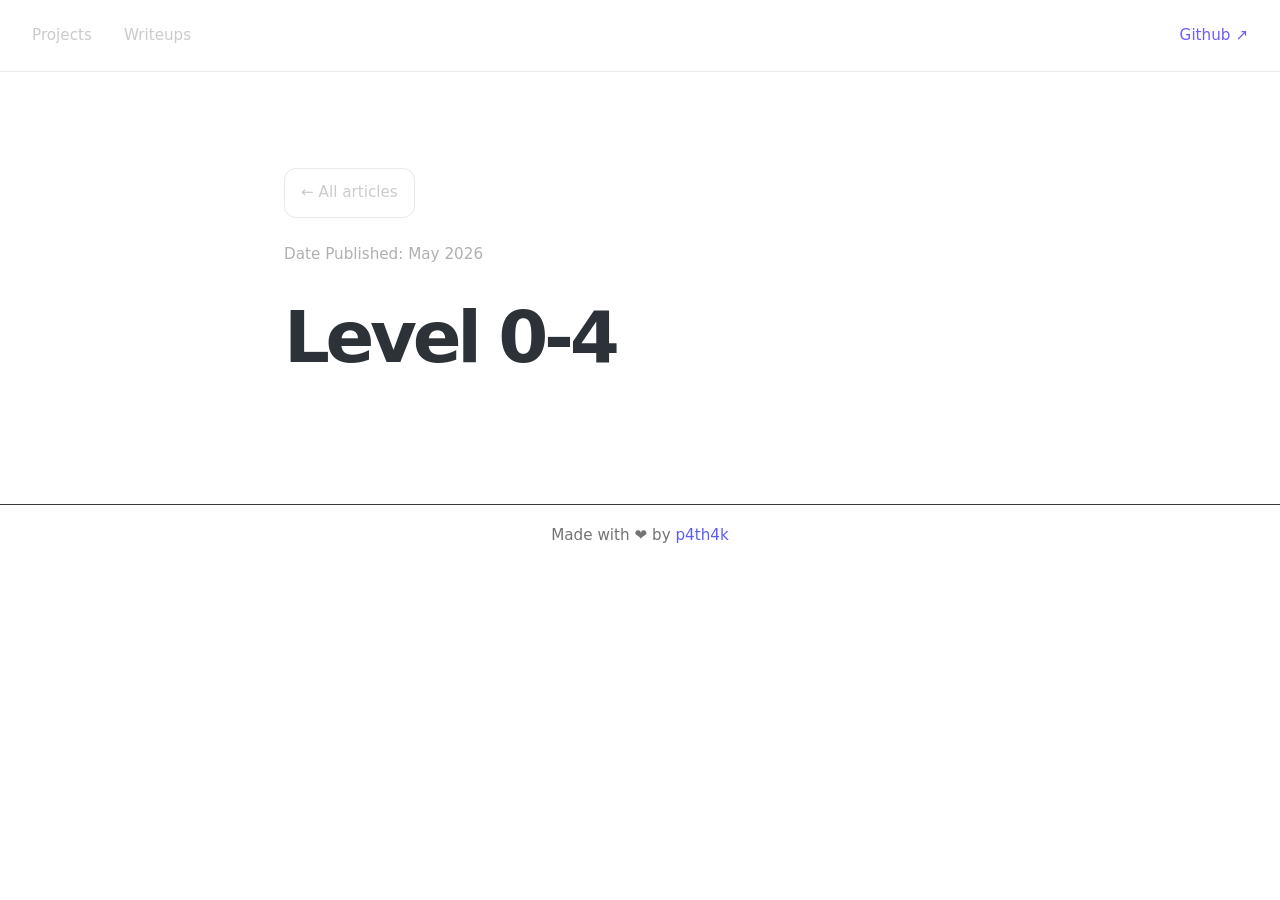
==== pages/0.html @ d39d3ed9 "Initial Prototype" ====
<!DOCTYPE html>
<html lang="en">
<head>
    <meta charset="UTF-8">
    <meta name="viewport" content="width=device-width, initial-scale=1.0">
    <title>Level 0-4</title>
    <link rel="shortcut icon" href="../img/favicon.png" type="image/x-icon">
    <link rel="stylesheet" href="../css/pico.min.css">
    <link rel="stylesheet" href="../css/style.css">
</head>
<body>
    <header class="site-header">
        <nav class="site-nav">

            <div class="nav-left">
                <a href="#">Projects</a>
                <a href="#">Writeups</a>
            </div>

            <div class="nav-right">
                <a class="launch-link" href="https://github.com/p4th4k">Github ↗</a>
            </div>

        </nav>
    </header>

    <main class="article-shell">
        <a href="../index.html" class="back-link">
            ← All articles
        </a>

        <div class="meta">
            Date Published: May 2026
        </div>

        <h1>
            Level 0-4
        </h1>
        
    </main>

    <footer class="site-footer">
            <p>
                Made with ❤️ by <a href="https://github.com/p4th4k">p4th4k</a>
            </p>
        </footer>
</body>
</html>
---- css/pico.min.css ----
@charset "UTF-8";/*!
 * Pico CSS ✨ v2.1.1 (https://picocss.com)
 * Copyright 2019-2025 - Licensed under MIT
 */:host,:root{--pico-font-family-emoji:"Apple Color Emoji","Segoe UI Emoji","Segoe UI Symbol","Noto Color Emoji";--pico-font-family-sans-serif:system-ui,"Segoe UI",Roboto,Oxygen,Ubuntu,Cantarell,Helvetica,Arial,"Helvetica Neue",sans-serif,var(--pico-font-family-emoji);--pico-font-family-monospace:ui-monospace,SFMono-Regular,"SF Mono",Menlo,Consolas,"Liberation Mono",monospace,var(--pico-font-family-emoji);--pico-font-family:var(--pico-font-family-sans-serif);--pico-line-height:1.5;--pico-font-weight:400;--pico-font-size:100%;--pico-text-underline-offset:0.1rem;--pico-border-radius:0.25rem;--pico-border-width:0.0625rem;--pico-outline-width:0.125rem;--pico-transition:0.2s ease-in-out;--pico-spacing:1rem;--pico-typography-spacing-vertical:1rem;--pico-block-spacing-vertical:var(--pico-spacing);--pico-block-spacing-horizontal:var(--pico-spacing);--pico-grid-column-gap:var(--pico-spacing);--pico-grid-row-gap:var(--pico-spacing);--pico-form-element-spacing-vertical:0.75rem;--pico-form-element-spacing-horizontal:1rem;--pico-group-box-shadow:0 0 0 rgba(0, 0, 0, 0);--pico-group-box-shadow-focus-with-button:0 0 0 var(--pico-outline-width) var(--pico-primary-focus);--pico-group-box-shadow-focus-with-input:0 0 0 0.0625rem var(--pico-form-element-border-color);--pico-modal-overlay-backdrop-filter:blur(0.375rem);--pico-nav-element-spacing-vertical:1rem;--pico-nav-element-spacing-horizontal:0.5rem;--pico-nav-link-spacing-vertical:0.5rem;--pico-nav-link-spacing-horizontal:0.5rem;--pico-nav-breadcrumb-divider:">";--pico-icon-checkbox:url("data:image/svg+xml,%3Csvg xmlns='http://www.w3.org/2000/svg' width='24' height='24' viewBox='0 0 24 24' fill='none' stroke='rgb(255, 255, 255)' stroke-width='4' stroke-linecap='round' stroke-linejoin='round'%3E%3Cpolyline points='20 6 9 17 4 12'%3E%3C/polyline%3E%3C/svg%3E");--pico-icon-minus:url("data:image/svg+xml,%3Csvg xmlns='http://www.w3.org/2000/svg' width='24' height='24' viewBox='0 0 24 24' fill='none' stroke='rgb(255, 255, 255)' stroke-width='4' stroke-linecap='round' stroke-linejoin='round'%3E%3Cline x1='5' y1='12' x2='19' y2='12'%3E%3C/line%3E%3C/svg%3E");--pico-icon-chevron:url("data:image/svg+xml,%3Csvg xmlns='http://www.w3.org/2000/svg' width='24' height='24' viewBox='0 0 24 24' fill='none' stroke='rgb(136, 145, 164)' stroke-width='2' stroke-linecap='round' stroke-linejoin='round'%3E%3Cpolyline points='6 9 12 15 18 9'%3E%3C/polyline%3E%3C/svg%3E");--pico-icon-date:url("data:image/svg+xml,%3Csvg xmlns='http://www.w3.org/2000/svg' width='24' height='24' viewBox='0 0 24 24' fill='none' stroke='rgb(136, 145, 164)' stroke-width='2' stroke-linecap='round' stroke-linejoin='round'%3E%3Crect x='3' y='4' width='18' height='18' rx='2' ry='2'%3E%3C/rect%3E%3Cline x1='16' y1='2' x2='16' y2='6'%3E%3C/line%3E%3Cline x1='8' y1='2' x2='8' y2='6'%3E%3C/line%3E%3Cline x1='3' y1='10' x2='21' y2='10'%3E%3C/line%3E%3C/svg%3E");--pico-icon-time:url("data:image/svg+xml,%3Csvg xmlns='http://www.w3.org/2000/svg' width='24' height='24' viewBox='0 0 24 24' fill='none' stroke='rgb(136, 145, 164)' stroke-width='2' stroke-linecap='round' stroke-linejoin='round'%3E%3Ccircle cx='12' cy='12' r='10'%3E%3C/circle%3E%3Cpolyline points='12 6 12 12 16 14'%3E%3C/polyline%3E%3C/svg%3E");--pico-icon-search:url("data:image/svg+xml,%3Csvg xmlns='http://www.w3.org/2000/svg' width='24' height='24' viewBox='0 0 24 24' fill='none' stroke='rgb(136, 145, 164)' stroke-width='1.5' stroke-linecap='round' stroke-linejoin='round'%3E%3Ccircle cx='11' cy='11' r='8'%3E%3C/circle%3E%3Cline x1='21' y1='21' x2='16.65' y2='16.65'%3E%3C/line%3E%3C/svg%3E");--pico-icon-close:url("data:image/svg+xml,%3Csvg xmlns='http://www.w3.org/2000/svg' width='24' height='24' viewBox='0 0 24 24' fill='none' stroke='rgb(136, 145, 164)' stroke-width='3' stroke-linecap='round' stroke-linejoin='round'%3E%3Cline x1='18' y1='6' x2='6' y2='18'%3E%3C/line%3E%3Cline x1='6' y1='6' x2='18' y2='18'%3E%3C/line%3E%3C/svg%3E");--pico-icon-loading:url("data:image/svg+xml,%3Csvg fill='none' height='24' width='24' viewBox='0 0 24 24' xmlns='http://www.w3.org/2000/svg' %3E%3Cstyle%3E g %7B animation: rotate 2s linear infinite; transform-origin: center center; %7D circle %7B stroke-dasharray: 75,100; stroke-dashoffset: -5; animation: dash 1.5s ease-in-out infinite; stroke-linecap: round; %7D @keyframes rotate %7B 0%25 %7B transform: rotate(0deg); %7D 100%25 %7B transform: rotate(360deg); %7D %7D @keyframes dash %7B 0%25 %7B stroke-dasharray: 1,100; stroke-dashoffset: 0; %7D 50%25 %7B stroke-dasharray: 44.5,100; stroke-dashoffset: -17.5; %7D 100%25 %7B stroke-dasharray: 44.5,100; stroke-dashoffset: -62; %7D %7D %3C/style%3E%3Cg%3E%3Ccircle cx='12' cy='12' r='10' fill='none' stroke='rgb(136, 145, 164)' stroke-width='4' /%3E%3C/g%3E%3C/svg%3E")}@media (min-width:576px){:host,:root{--pico-font-size:106.25%}}@media (min-width:768px){:host,:root{--pico-font-size:112.5%}}@media (min-width:1024px){:host,:root{--pico-font-size:118.75%}}@media (min-width:1280px){:host,:root{--pico-font-size:125%}}@media (min-width:1536px){:host,:root{--pico-font-size:131.25%}}a{--pico-text-decoration:underline}a.contrast,a.secondary{--pico-text-decoration:underline}small{--pico-font-size:0.875em}h1,h2,h3,h4,h5,h6{--pico-font-weight:700}h1{--pico-font-size:2rem;--pico-line-height:1.125;--pico-typography-spacing-top:3rem}h2{--pico-font-size:1.75rem;--pico-line-height:1.15;--pico-typography-spacing-top:2.625rem}h3{--pico-font-size:1.5rem;--pico-line-height:1.175;--pico-typography-spacing-top:2.25rem}h4{--pico-font-size:1.25rem;--pico-line-height:1.2;--pico-typography-spacing-top:1.874rem}h5{--pico-font-size:1.125rem;--pico-line-height:1.225;--pico-typography-spacing-top:1.6875rem}h6{--pico-font-size:1rem;--pico-line-height:1.25;--pico-typography-spacing-top:1.5rem}tfoot td,tfoot th,thead td,thead th{--pico-font-weight:600;--pico-border-width:0.1875rem}code,kbd,pre,samp{--pico-font-family:var(--pico-font-family-monospace)}kbd{--pico-font-weight:bolder}:where(select,textarea),input:not([type=submit],[type=button],[type=reset],[type=checkbox],[type=radio],[type=file]){--pico-outline-width:0.0625rem}[type=search]{--pico-border-radius:5rem}[type=checkbox],[type=radio]{--pico-border-width:0.125rem}[type=checkbox][role=switch]{--pico-border-width:0.1875rem}details.dropdown summary:not([role=button]){--pico-outline-width:0.0625rem}nav details.dropdown summary:focus-visible{--pico-outline-width:0.125rem}[role=search]{--pico-border-radius:5rem}[role=group]:has(button.secondary:focus,[type=submit].secondary:focus,[type=button].secondary:focus,[role=button].secondary:focus),[role=search]:has(button.secondary:focus,[type=submit].secondary:focus,[type=button].secondary:focus,[role=button].secondary:focus){--pico-group-box-shadow-focus-with-button:0 0 0 var(--pico-outline-width) var(--pico-secondary-focus)}[role=group]:has(button.contrast:focus,[type=submit].contrast:focus,[type=button].contrast:focus,[role=button].contrast:focus),[role=search]:has(button.contrast:focus,[type=submit].contrast:focus,[type=button].contrast:focus,[role=button].contrast:focus){--pico-group-box-shadow-focus-with-button:0 0 0 var(--pico-outline-width) var(--pico-contrast-focus)}[role=group] [role=button],[role=group] [type=button],[role=group] [type=submit],[role=group] button,[role=search] [role=button],[role=search] [type=button],[role=search] [type=submit],[role=search] button{--pico-form-element-spacing-horizontal:2rem}details summary[role=button]:not(.outline)::after{filter:brightness(0) invert(1)}[aria-busy=true]:not(input,select,textarea):is(button,[type=submit],[type=button],[type=reset],[role=button]):not(.outline)::before{filter:brightness(0) invert(1)}:host(:not([data-theme=dark])),:root:not([data-theme=dark]),[data-theme=light]{color-scheme:light;--pico-background-color:#fff;--pico-color:#373c44;--pico-text-selection-color:rgba(2, 154, 232, 0.25);--pico-muted-color:#646b79;--pico-muted-border-color:rgb(231, 234, 239.5);--pico-primary:#0172ad;--pico-primary-background:#0172ad;--pico-primary-border:var(--pico-primary-background);--pico-primary-underline:rgba(1, 114, 173, 0.5);--pico-primary-hover:#015887;--pico-primary-hover-background:#02659a;--pico-primary-hover-border:var(--pico-primary-hover-background);--pico-primary-hover-underline:var(--pico-primary-hover);--pico-primary-focus:rgba(2, 154, 232, 0.5);--pico-primary-inverse:#fff;--pico-secondary:#5d6b89;--pico-secondary-background:#525f7a;--pico-secondary-border:var(--pico-secondary-background);--pico-secondary-underline:rgba(93, 107, 137, 0.5);--pico-secondary-hover:#48536b;--pico-secondary-hover-background:#48536b;--pico-secondary-hover-border:var(--pico-secondary-hover-background);--pico-secondary-hover-underline:var(--pico-secondary-hover);--pico-secondary-focus:rgba(93, 107, 137, 0.25);--pico-secondary-inverse:#fff;--pico-contrast:#181c25;--pico-contrast-background:#181c25;--pico-contrast-border:var(--pico-contrast-background);--pico-contrast-underline:rgba(24, 28, 37, 0.5);--pico-contrast-hover:#000;--pico-contrast-hover-background:#000;--pico-contrast-hover-border:var(--pico-contrast-hover-background);--pico-contrast-hover-underline:var(--pico-secondary-hover);--pico-contrast-focus:rgba(93, 107, 137, 0.25);--pico-contrast-inverse:#fff;--pico-box-shadow:0.0145rem 0.029rem 0.174rem rgba(129, 145, 181, 0.01698),0.0335rem 0.067rem 0.402rem rgba(129, 145, 181, 0.024),0.0625rem 0.125rem 0.75rem rgba(129, 145, 181, 0.03),0.1125rem 0.225rem 1.35rem rgba(129, 145, 181, 0.036),0.2085rem 0.417rem 2.502rem rgba(129, 145, 181, 0.04302),0.5rem 1rem 6rem rgba(129, 145, 181, 0.06),0 0 0 0.0625rem rgba(129, 145, 181, 0.015);--pico-h1-color:#2d3138;--pico-h2-color:#373c44;--pico-h3-color:#424751;--pico-h4-color:#4d535e;--pico-h5-color:#5c6370;--pico-h6-color:#646b79;--pico-mark-background-color:rgb(252.5, 230.5, 191.5);--pico-mark-color:#0f1114;--pico-ins-color:rgb(28.5, 105.5, 84);--pico-del-color:rgb(136, 56.5, 53);--pico-blockquote-border-color:var(--pico-muted-border-color);--pico-blockquote-footer-color:var(--pico-muted-color);--pico-button-box-shadow:0 0 0 rgba(0, 0, 0, 0);--pico-button-hover-box-shadow:0 0 0 rgba(0, 0, 0, 0);--pico-table-border-color:var(--pico-muted-border-color);--pico-table-row-stripped-background-color:rgba(111, 120, 135, 0.0375);--pico-code-background-color:rgb(243, 244.5, 246.75);--pico-code-color:#646b79;--pico-code-kbd-background-color:var(--pico-color);--pico-code-kbd-color:var(--pico-background-color);--pico-form-element-background-color:rgb(251, 251.5, 252.25);--pico-form-element-selected-background-color:#dfe3eb;--pico-form-element-border-color:#cfd5e2;--pico-form-element-color:#23262c;--pico-form-element-placeholder-color:var(--pico-muted-color);--pico-form-element-active-background-color:#fff;--pico-form-element-active-border-color:var(--pico-primary-border);--pico-form-element-focus-color:var(--pico-primary-border);--pico-form-element-disabled-opacity:0.5;--pico-form-element-invalid-border-color:rgb(183.5, 105.5, 106.5);--pico-form-element-invalid-active-border-color:rgb(200.25, 79.25, 72.25);--pico-form-element-invalid-focus-color:var(--pico-form-element-invalid-active-border-color);--pico-form-element-valid-border-color:rgb(76, 154.5, 137.5);--pico-form-element-valid-active-border-color:rgb(39, 152.75, 118.75);--pico-form-element-valid-focus-color:var(--pico-form-element-valid-active-border-color);--pico-switch-background-color:#bfc7d9;--pico-switch-checked-background-color:var(--pico-primary-background);--pico-switch-color:#fff;--pico-switch-thumb-box-shadow:0 0 0 rgba(0, 0, 0, 0);--pico-range-border-color:#dfe3eb;--pico-range-active-border-color:#bfc7d9;--pico-range-thumb-border-color:var(--pico-background-color);--pico-range-thumb-color:var(--pico-secondary-background);--pico-range-thumb-active-color:var(--pico-primary-background);--pico-accordion-border-color:var(--pico-muted-border-color);--pico-accordion-active-summary-color:var(--pico-primary-hover);--pico-accordion-close-summary-color:var(--pico-color);--pico-accordion-open-summary-color:var(--pico-muted-color);--pico-card-background-color:var(--pico-background-color);--pico-card-border-color:var(--pico-muted-border-color);--pico-card-box-shadow:var(--pico-box-shadow);--pico-card-sectioning-background-color:rgb(251, 251.5, 252.25);--pico-dropdown-background-color:#fff;--pico-dropdown-border-color:#eff1f4;--pico-dropdown-box-shadow:var(--pico-box-shadow);--pico-dropdown-color:var(--pico-color);--pico-dropdown-hover-background-color:#eff1f4;--pico-loading-spinner-opacity:0.5;--pico-modal-overlay-background-color:rgba(232, 234, 237, 0.75);--pico-progress-background-color:#dfe3eb;--pico-progress-color:var(--pico-primary-background);--pico-tooltip-background-color:var(--pico-contrast-background);--pico-tooltip-color:var(--pico-contrast-inverse);--pico-icon-valid:url("data:image/svg+xml,%3Csvg xmlns='http://www.w3.org/2000/svg' width='24' height='24' viewBox='0 0 24 24' fill='none' stroke='rgb(76, 154.5, 137.5)' stroke-width='2' stroke-linecap='round' stroke-linejoin='round'%3E%3Cpolyline points='20 6 9 17 4 12'%3E%3C/polyline%3E%3C/svg%3E");--pico-icon-invalid:url("data:image/svg+xml,%3Csvg xmlns='http://www.w3.org/2000/svg' width='24' height='24' viewBox='0 0 24 24' fill='none' stroke='rgb(200.25, 79.25, 72.25)' stroke-width='2' stroke-linecap='round' stroke-linejoin='round'%3E%3Ccircle cx='12' cy='12' r='10'%3E%3C/circle%3E%3Cline x1='12' y1='8' x2='12' y2='12'%3E%3C/line%3E%3Cline x1='12' y1='16' x2='12.01' y2='16'%3E%3C/line%3E%3C/svg%3E")}:host(:not([data-theme=dark])) input:is([type=submit],[type=button],[type=reset],[type=checkbox],[type=radio],[type=file]),:root:not([data-theme=dark]) input:is([type=submit],[type=button],[type=reset],[type=checkbox],[type=radio],[type=file]),[data-theme=light] input:is([type=submit],[type=button],[type=reset],[type=checkbox],[type=radio],[type=file]){--pico-form-element-focus-color:var(--pico-primary-focus)}@media only screen and (prefers-color-scheme:dark){:host(:not([data-theme])),:root:not([data-theme]){color-scheme:dark;--pico-background-color:rgb(19, 22.5, 30.5);--pico-color:#c2c7d0;--pico-text-selection-color:rgba(1, 170, 255, 0.1875);--pico-muted-color:#7b8495;--pico-muted-border-color:#202632;--pico-primary:#01aaff;--pico-primary-background:#0172ad;--pico-primary-border:var(--pico-primary-background);--pico-primary-underline:rgba(1, 170, 255, 0.5);--pico-primary-hover:#79c0ff;--pico-primary-hover-background:#017fc0;--pico-primary-hover-border:var(--pico-primary-hover-background);--pico-primary-hover-underline:var(--pico-primary-hover);--pico-primary-focus:rgba(1, 170, 255, 0.375);--pico-primary-inverse:#fff;--pico-secondary:#969eaf;--pico-secondary-background:#525f7a;--pico-secondary-border:var(--pico-secondary-background);--pico-secondary-underline:rgba(150, 158, 175, 0.5);--pico-secondary-hover:#b3b9c5;--pico-secondary-hover-background:#5d6b89;--pico-secondary-hover-border:var(--pico-secondary-hover-background);--pico-secondary-hover-underline:var(--pico-secondary-hover);--pico-secondary-focus:rgba(144, 158, 190, 0.25);--pico-secondary-inverse:#fff;--pico-contrast:#dfe3eb;--pico-contrast-background:#eff1f4;--pico-contrast-border:var(--pico-contrast-background);--pico-contrast-underline:rgba(223, 227, 235, 0.5);--pico-contrast-hover:#fff;--pico-contrast-hover-background:#fff;--pico-contrast-hover-border:var(--pico-contrast-hover-background);--pico-contrast-hover-underline:var(--pico-contrast-hover);--pico-contrast-focus:rgba(207, 213, 226, 0.25);--pico-contrast-inverse:#000;--pico-box-shadow:0.0145rem 0.029rem 0.174rem rgba(7, 8.5, 12, 0.01698),0.0335rem 0.067rem 0.402rem rgba(7, 8.5, 12, 0.024),0.0625rem 0.125rem 0.75rem rgba(7, 8.5, 12, 0.03),0.1125rem 0.225rem 1.35rem rgba(7, 8.5, 12, 0.036),0.2085rem 0.417rem 2.502rem rgba(7, 8.5, 12, 0.04302),0.5rem 1rem 6rem rgba(7, 8.5, 12, 0.06),0 0 0 0.0625rem rgba(7, 8.5, 12, 0.015);--pico-h1-color:#f0f1f3;--pico-h2-color:#e0e3e7;--pico-h3-color:#c2c7d0;--pico-h4-color:#b3b9c5;--pico-h5-color:#a4acba;--pico-h6-color:#8891a4;--pico-mark-background-color:#014063;--pico-mark-color:#fff;--pico-ins-color:#62af9a;--pico-del-color:rgb(205.5, 126, 123);--pico-blockquote-border-color:var(--pico-muted-border-color);--pico-blockquote-footer-color:var(--pico-muted-color);--pico-button-box-shadow:0 0 0 rgba(0, 0, 0, 0);--pico-button-hover-box-shadow:0 0 0 rgba(0, 0, 0, 0);--pico-table-border-color:var(--pico-muted-border-color);--pico-table-row-stripped-background-color:rgba(111, 120, 135, 0.0375);--pico-code-background-color:rgb(26, 30.5, 40.25);--pico-code-color:#8891a4;--pico-code-kbd-background-color:var(--pico-color);--pico-code-kbd-color:var(--pico-background-color);--pico-form-element-background-color:rgb(28, 33, 43.5);--pico-form-element-selected-background-color:#2a3140;--pico-form-element-border-color:#2a3140;--pico-form-element-color:#e0e3e7;--pico-form-element-placeholder-color:#8891a4;--pico-form-element-active-background-color:rgb(26, 30.5, 40.25);--pico-form-element-active-border-color:var(--pico-primary-border);--pico-form-element-focus-color:var(--pico-primary-border);--pico-form-element-disabled-opacity:0.5;--pico-form-element-invalid-border-color:rgb(149.5, 74, 80);--pico-form-element-invalid-active-border-color:rgb(183.25, 63.5, 59);--pico-form-element-invalid-focus-color:var(--pico-form-element-invalid-active-border-color);--pico-form-element-valid-border-color:#2a7b6f;--pico-form-element-valid-active-border-color:rgb(22, 137, 105.5);--pico-form-element-valid-focus-color:var(--pico-form-element-valid-active-border-color);--pico-switch-background-color:#333c4e;--pico-switch-checked-background-color:var(--pico-primary-background);--pico-switch-color:#fff;--pico-switch-thumb-box-shadow:0 0 0 rgba(0, 0, 0, 0);--pico-range-border-color:#202632;--pico-range-active-border-color:#2a3140;--pico-range-thumb-border-color:var(--pico-background-color);--pico-range-thumb-color:var(--pico-secondary-background);--pico-range-thumb-active-color:var(--pico-primary-background);--pico-accordion-border-color:var(--pico-muted-border-color);--pico-accordion-active-summary-color:var(--pico-primary-hover);--pico-accordion-close-summary-color:var(--pico-color);--pico-accordion-open-summary-color:var(--pico-muted-color);--pico-card-background-color:#181c25;--pico-card-border-color:var(--pico-card-background-color);--pico-card-box-shadow:var(--pico-box-shadow);--pico-card-sectioning-background-color:rgb(26, 30.5, 40.25);--pico-dropdown-background-color:#181c25;--pico-dropdown-border-color:#202632;--pico-dropdown-box-shadow:var(--pico-box-shadow);--pico-dropdown-color:var(--pico-color);--pico-dropdown-hover-background-color:#202632;--pico-loading-spinner-opacity:0.5;--pico-modal-overlay-background-color:rgba(7.5, 8.5, 10, 0.75);--pico-progress-background-color:#202632;--pico-progress-color:var(--pico-primary-background);--pico-tooltip-background-color:var(--pico-contrast-background);--pico-tooltip-color:var(--pico-contrast-inverse);--pico-icon-valid:url("data:image/svg+xml,%3Csvg xmlns='http://www.w3.org/2000/svg' width='24' height='24' viewBox='0 0 24 24' fill='none' stroke='rgb(42, 123, 111)' stroke-width='2' stroke-linecap='round' stroke-linejoin='round'%3E%3Cpolyline points='20 6 9 17 4 12'%3E%3C/polyline%3E%3C/svg%3E");--pico-icon-invalid:url("data:image/svg+xml,%3Csvg xmlns='http://www.w3.org/2000/svg' width='24' height='24' viewBox='0 0 24 24' fill='none' stroke='rgb(149.5, 74, 80)' stroke-width='2' stroke-linecap='round' stroke-linejoin='round'%3E%3Ccircle cx='12' cy='12' r='10'%3E%3C/circle%3E%3Cline x1='12' y1='8' x2='12' y2='12'%3E%3C/line%3E%3Cline x1='12' y1='16' x2='12.01' y2='16'%3E%3C/line%3E%3C/svg%3E")}:host(:not([data-theme])) input:is([type=submit],[type=button],[type=reset],[type=checkbox],[type=radio],[type=file]),:root:not([data-theme]) input:is([type=submit],[type=button],[type=reset],[type=checkbox],[type=radio],[type=file]){--pico-form-element-focus-color:var(--pico-primary-focus)}:host(:not([data-theme])) details summary[role=button].contrast:not(.outline)::after,:root:not([data-theme]) details summary[role=button].contrast:not(.outline)::after{filter:brightness(0)}:host(:not([data-theme])) [aria-busy=true]:not(input,select,textarea).contrast:is(button,[type=submit],[type=button],[type=reset],[role=button]):not(.outline)::before,:root:not([data-theme]) [aria-busy=true]:not(input,select,textarea).contrast:is(button,[type=submit],[type=button],[type=reset],[role=button]):not(.outline)::before{filter:brightness(0)}}[data-theme=dark]{color-scheme:dark;--pico-background-color:rgb(19, 22.5, 30.5);--pico-color:#c2c7d0;--pico-text-selection-color:rgba(1, 170, 255, 0.1875);--pico-muted-color:#7b8495;--pico-muted-border-color:#202632;--pico-primary:#01aaff;--pico-primary-background:#0172ad;--pico-primary-border:var(--pico-primary-background);--pico-primary-underline:rgba(1, 170, 255, 0.5);--pico-primary-hover:#79c0ff;--pico-primary-hover-background:#017fc0;--pico-primary-hover-border:var(--pico-primary-hover-background);--pico-primary-hover-underline:var(--pico-primary-hover);--pico-primary-focus:rgba(1, 170, 255, 0.375);--pico-primary-inverse:#fff;--pico-secondary:#969eaf;--pico-secondary-background:#525f7a;--pico-secondary-border:var(--pico-secondary-background);--pico-secondary-underline:rgba(150, 158, 175, 0.5);--pico-secondary-hover:#b3b9c5;--pico-secondary-hover-background:#5d6b89;--pico-secondary-hover-border:var(--pico-secondary-hover-background);--pico-secondary-hover-underline:var(--pico-secondary-hover);--pico-secondary-focus:rgba(144, 158, 190, 0.25);--pico-secondary-inverse:#fff;--pico-contrast:#dfe3eb;--pico-contrast-background:#eff1f4;--pico-contrast-border:var(--pico-contrast-background);--pico-contrast-underline:rgba(223, 227, 235, 0.5);--pico-contrast-hover:#fff;--pico-contrast-hover-background:#fff;--pico-contrast-hover-border:var(--pico-contrast-hover-background);--pico-contrast-hover-underline:var(--pico-contrast-hover);--pico-contrast-focus:rgba(207, 213, 226, 0.25);--pico-contrast-inverse:#000;--pico-box-shadow:0.0145rem 0.029rem 0.174rem rgba(7, 8.5, 12, 0.01698),0.0335rem 0.067rem 0.402rem rgba(7, 8.5, 12, 0.024),0.0625rem 0.125rem 0.75rem rgba(7, 8.5, 12, 0.03),0.1125rem 0.225rem 1.35rem rgba(7, 8.5, 12, 0.036),0.2085rem 0.417rem 2.502rem rgba(7, 8.5, 12, 0.04302),0.5rem 1rem 6rem rgba(7, 8.5, 12, 0.06),0 0 0 0.0625rem rgba(7, 8.5, 12, 0.015);--pico-h1-color:#f0f1f3;--pico-h2-color:#e0e3e7;--pico-h3-color:#c2c7d0;--pico-h4-color:#b3b9c5;--pico-h5-color:#a4acba;--pico-h6-color:#8891a4;--pico-mark-background-color:#014063;--pico-mark-color:#fff;--pico-ins-color:#62af9a;--pico-del-color:rgb(205.5, 126, 123);--pico-blockquote-border-color:var(--pico-muted-border-color);--pico-blockquote-footer-color:var(--pico-muted-color);--pico-button-box-shadow:0 0 0 rgba(0, 0, 0, 0);--pico-button-hover-box-shadow:0 0 0 rgba(0, 0, 0, 0);--pico-table-border-color:var(--pico-muted-border-color);--pico-table-row-stripped-background-color:rgba(111, 120, 135, 0.0375);--pico-code-background-color:rgb(26, 30.5, 40.25);--pico-code-color:#8891a4;--pico-code-kbd-background-color:var(--pico-color);--pico-code-kbd-color:var(--pico-background-color);--pico-form-element-background-color:rgb(28, 33, 43.5);--pico-form-element-selected-background-color:#2a3140;--pico-form-element-border-color:#2a3140;--pico-form-element-color:#e0e3e7;--pico-form-element-placeholder-color:#8891a4;--pico-form-element-active-background-color:rgb(26, 30.5, 40.25);--pico-form-element-active-border-color:var(--pico-primary-border);--pico-form-element-focus-color:var(--pico-primary-border);--pico-form-element-disabled-opacity:0.5;--pico-form-element-invalid-border-color:rgb(149.5, 74, 80);--pico-form-element-invalid-active-border-color:rgb(183.25, 63.5, 59);--pico-form-element-invalid-focus-color:var(--pico-form-element-invalid-active-border-color);--pico-form-element-valid-border-color:#2a7b6f;--pico-form-element-valid-active-border-color:rgb(22, 137, 105.5);--pico-form-element-valid-focus-color:var(--pico-form-element-valid-active-border-color);--pico-switch-background-color:#333c4e;--pico-switch-checked-background-color:var(--pico-primary-background);--pico-switch-color:#fff;--pico-switch-thumb-box-shadow:0 0 0 rgba(0, 0, 0, 0);--pico-range-border-color:#202632;--pico-range-active-border-color:#2a3140;--pico-range-thumb-border-color:var(--pico-background-color);--pico-range-thumb-color:var(--pico-secondary-background);--pico-range-thumb-active-color:var(--pico-primary-background);--pico-accordion-border-color:var(--pico-muted-border-color);--pico-accordion-active-summary-color:var(--pico-primary-hover);--pico-accordion-close-summary-color:var(--pico-color);--pico-accordion-open-summary-color:var(--pico-muted-color);--pico-card-background-color:#181c25;--pico-card-border-color:var(--pico-card-background-color);--pico-card-box-shadow:var(--pico-box-shadow);--pico-card-sectioning-background-color:rgb(26, 30.5, 40.25);--pico-dropdown-background-color:#181c25;--pico-dropdown-border-color:#202632;--pico-dropdown-box-shadow:var(--pico-box-shadow);--pico-dropdown-color:var(--pico-color);--pico-dropdown-hover-background-color:#202632;--pico-loading-spinner-opacity:0.5;--pico-modal-overlay-background-color:rgba(7.5, 8.5, 10, 0.75);--pico-progress-background-color:#202632;--pico-progress-color:var(--pico-primary-background);--pico-tooltip-background-color:var(--pico-contrast-background);--pico-tooltip-color:var(--pico-contrast-inverse);--pico-icon-valid:url("data:image/svg+xml,%3Csvg xmlns='http://www.w3.org/2000/svg' width='24' height='24' viewBox='0 0 24 24' fill='none' stroke='rgb(42, 123, 111)' stroke-width='2' stroke-linecap='round' stroke-linejoin='round'%3E%3Cpolyline points='20 6 9 17 4 12'%3E%3C/polyline%3E%3C/svg%3E");--pico-icon-invalid:url("data:image/svg+xml,%3Csvg xmlns='http://www.w3.org/2000/svg' width='24' height='24' viewBox='0 0 24 24' fill='none' stroke='rgb(149.5, 74, 80)' stroke-width='2' stroke-linecap='round' stroke-linejoin='round'%3E%3Ccircle cx='12' cy='12' r='10'%3E%3C/circle%3E%3Cline x1='12' y1='8' x2='12' y2='12'%3E%3C/line%3E%3Cline x1='12' y1='16' x2='12.01' y2='16'%3E%3C/line%3E%3C/svg%3E")}[data-theme=dark] input:is([type=submit],[type=button],[type=reset],[type=checkbox],[type=radio],[type=file]){--pico-form-element-focus-color:var(--pico-primary-focus)}[data-theme=dark] details summary[role=button].contrast:not(.outline)::after{filter:brightness(0)}[data-theme=dark] [aria-busy=true]:not(input,select,textarea).contrast:is(button,[type=submit],[type=button],[type=reset],[role=button]):not(.outline)::before{filter:brightness(0)}[type=checkbox],[type=radio],[type=range],progress{accent-color:var(--pico-primary)}*,::after,::before{box-sizing:border-box;background-repeat:no-repeat}::after,::before{text-decoration:inherit;vertical-align:inherit}:where(:host),:where(:root){-webkit-tap-highlight-color:transparent;-webkit-text-size-adjust:100%;-moz-text-size-adjust:100%;text-size-adjust:100%;background-color:var(--pico-background-color);color:var(--pico-color);font-weight:var(--pico-font-weight);font-size:var(--pico-font-size);line-height:var(--pico-line-height);font-family:var(--pico-font-family);text-underline-offset:var(--pico-text-underline-offset);text-rendering:optimizeLegibility;overflow-wrap:break-word;-moz-tab-size:4;-o-tab-size:4;tab-size:4}body{width:100%;margin:0}main{display:block}body>footer,body>header,body>main{padding-block:var(--pico-block-spacing-vertical)}section{margin-bottom:var(--pico-block-spacing-vertical)}.container,.container-fluid{width:100%;margin-right:auto;margin-left:auto;padding-right:var(--pico-spacing);padding-left:var(--pico-spacing)}@media (min-width:576px){.container{max-width:510px;padding-right:0;padding-left:0}}@media (min-width:768px){.container{max-width:700px}}@media (min-width:1024px){.container{max-width:950px}}@media (min-width:1280px){.container{max-width:1200px}}@media (min-width:1536px){.container{max-width:1450px}}.grid{grid-column-gap:var(--pico-grid-column-gap);grid-row-gap:var(--pico-grid-row-gap);display:grid;grid-template-columns:1fr}@media (min-width:768px){.grid{grid-template-columns:repeat(auto-fit,minmax(0%,1fr))}}.grid>*{min-width:0}.overflow-auto{overflow:auto}b,strong{font-weight:bolder}sub,sup{position:relative;font-size:.75em;line-height:0;vertical-align:baseline}sub{bottom:-.25em}sup{top:-.5em}address,blockquote,dl,ol,p,pre,table,ul{margin-top:0;margin-bottom:var(--pico-typography-spacing-vertical);color:var(--pico-color);font-style:normal;font-weight:var(--pico-font-weight)}h1,h2,h3,h4,h5,h6{margin-top:0;margin-bottom:var(--pico-typography-spacing-vertical);color:var(--pico-color);font-weight:var(--pico-font-weight);font-size:var(--pico-font-size);line-height:var(--pico-line-height);font-family:var(--pico-font-family)}h1{--pico-color:var(--pico-h1-color)}h2{--pico-color:var(--pico-h2-color)}h3{--pico-color:var(--pico-h3-color)}h4{--pico-color:var(--pico-h4-color)}h5{--pico-color:var(--pico-h5-color)}h6{--pico-color:var(--pico-h6-color)}:where(article,address,blockquote,dl,figure,form,ol,p,pre,table,ul)~:is(h1,h2,h3,h4,h5,h6){margin-top:var(--pico-typography-spacing-top)}p{margin-bottom:var(--pico-typography-spacing-vertical)}hgroup{margin-bottom:var(--pico-typography-spacing-vertical)}hgroup>*{margin-top:0;margin-bottom:0}hgroup>:not(:first-child):last-child{--pico-color:var(--pico-muted-color);--pico-font-weight:unset;font-size:1rem}:where(ol,ul) li{margin-bottom:calc(var(--pico-typography-spacing-vertical) * .25)}:where(dl,ol,ul) :where(dl,ol,ul){margin:0;margin-top:calc(var(--pico-typography-spacing-vertical) * .25)}ul li{list-style:square}mark{padding:.125rem .25rem;background-color:var(--pico-mark-background-color);color:var(--pico-mark-color);vertical-align:baseline}blockquote{display:block;margin:var(--pico-typography-spacing-vertical) 0;padding:var(--pico-spacing);border-right:none;border-left:.25rem solid var(--pico-blockquote-border-color);border-inline-start:0.25rem solid var(--pico-blockquote-border-color);border-inline-end:none}blockquote footer{margin-top:calc(var(--pico-typography-spacing-vertical) * .5);color:var(--pico-blockquote-footer-color)}abbr[title]{border-bottom:1px dotted;text-decoration:none;cursor:help}ins{color:var(--pico-ins-color);text-decoration:none}del{color:var(--pico-del-color)}::-moz-selection{background-color:var(--pico-text-selection-color)}::selection{background-color:var(--pico-text-selection-color)}:where(a:not([role=button])),[role=link]{--pico-color:var(--pico-primary);--pico-background-color:transparent;--pico-underline:var(--pico-primary-underline);outline:0;background-color:var(--pico-background-color);color:var(--pico-color);-webkit-text-decoration:var(--pico-text-decoration);text-decoration:var(--pico-text-decoration);text-decoration-color:var(--pico-underline);text-underline-offset:0.125em;transition:background-color var(--pico-transition),color var(--pico-transition),box-shadow var(--pico-transition),-webkit-text-decoration var(--pico-transition);transition:background-color var(--pico-transition),color var(--pico-transition),text-decoration var(--pico-transition),box-shadow var(--pico-transition);transition:background-color var(--pico-transition),color var(--pico-transition),text-decoration var(--pico-transition),box-shadow var(--pico-transition),-webkit-text-decoration var(--pico-transition)}:where(a:not([role=button])):is([aria-current]:not([aria-current=false]),:hover,:active,:focus),[role=link]:is([aria-current]:not([aria-current=false]),:hover,:active,:focus){--pico-color:var(--pico-primary-hover);--pico-underline:var(--pico-primary-hover-underline);--pico-text-decoration:underline}:where(a:not([role=button])):focus-visible,[role=link]:focus-visible{box-shadow:0 0 0 var(--pico-outline-width) var(--pico-primary-focus)}:where(a:not([role=button])).secondary,[role=link].secondary{--pico-color:var(--pico-secondary);--pico-underline:var(--pico-secondary-underline)}:where(a:not([role=button])).secondary:is([aria-current]:not([aria-current=false]),:hover,:active,:focus),[role=link].secondary:is([aria-current]:not([aria-current=false]),:hover,:active,:focus){--pico-color:var(--pico-secondary-hover);--pico-underline:var(--pico-secondary-hover-underline)}:where(a:not([role=button])).contrast,[role=link].contrast{--pico-color:var(--pico-contrast);--pico-underline:var(--pico-contrast-underline)}:where(a:not([role=button])).contrast:is([aria-current]:not([aria-current=false]),:hover,:active,:focus),[role=link].contrast:is([aria-current]:not([aria-current=false]),:hover,:active,:focus){--pico-color:var(--pico-contrast-hover);--pico-underline:var(--pico-contrast-hover-underline)}a[role=button]{display:inline-block}button{margin:0;overflow:visible;font-family:inherit;text-transform:none}[type=button],[type=reset],[type=submit],button{-webkit-appearance:button}[role=button],[type=button],[type=file]::file-selector-button,[type=reset],[type=submit],button{--pico-background-color:var(--pico-primary-background);--pico-border-color:var(--pico-primary-border);--pico-color:var(--pico-primary-inverse);--pico-box-shadow:var(--pico-button-box-shadow, 0 0 0 rgba(0, 0, 0, 0));padding:var(--pico-form-element-spacing-vertical) var(--pico-form-element-spacing-horizontal);border:var(--pico-border-width) solid var(--pico-border-color);border-radius:var(--pico-border-radius);outline:0;background-color:var(--pico-background-color);box-shadow:var(--pico-box-shadow);color:var(--pico-color);font-weight:var(--pico-font-weight);font-size:1rem;line-height:var(--pico-line-height);text-align:center;text-decoration:none;cursor:pointer;-webkit-user-select:none;-moz-user-select:none;user-select:none;transition:background-color var(--pico-transition),border-color var(--pico-transition),color var(--pico-transition),box-shadow var(--pico-transition)}[role=button]:is(:hover,:active,:focus),[role=button]:is([aria-current]:not([aria-current=false])),[type=button]:is(:hover,:active,:focus),[type=button]:is([aria-current]:not([aria-current=false])),[type=file]::file-selector-button:is(:hover,:active,:focus),[type=file]::file-selector-button:is([aria-current]:not([aria-current=false])),[type=reset]:is(:hover,:active,:focus),[type=reset]:is([aria-current]:not([aria-current=false])),[type=submit]:is(:hover,:active,:focus),[type=submit]:is([aria-current]:not([aria-current=false])),button:is(:hover,:active,:focus),button:is([aria-current]:not([aria-current=false])){--pico-background-color:var(--pico-primary-hover-background);--pico-border-color:var(--pico-primary-hover-border);--pico-box-shadow:var(--pico-button-hover-box-shadow, 0 0 0 rgba(0, 0, 0, 0));--pico-color:var(--pico-primary-inverse)}[role=button]:focus,[role=button]:is([aria-current]:not([aria-current=false])):focus,[type=button]:focus,[type=button]:is([aria-current]:not([aria-current=false])):focus,[type=file]::file-selector-button:focus,[type=file]::file-selector-button:is([aria-current]:not([aria-current=false])):focus,[type=reset]:focus,[type=reset]:is([aria-current]:not([aria-current=false])):focus,[type=submit]:focus,[type=submit]:is([aria-current]:not([aria-current=false])):focus,button:focus,button:is([aria-current]:not([aria-current=false])):focus{--pico-box-shadow:var(--pico-button-hover-box-shadow, 0 0 0 rgba(0, 0, 0, 0)),0 0 0 var(--pico-outline-width) var(--pico-primary-focus)}[type=button],[type=reset],[type=submit]{margin-bottom:var(--pico-spacing)}:is(button,[type=submit],[type=button],[role=button]).secondary,[type=file]::file-selector-button,[type=reset]{--pico-background-color:var(--pico-secondary-background);--pico-border-color:var(--pico-secondary-border);--pico-color:var(--pico-secondary-inverse);cursor:pointer}:is(button,[type=submit],[type=button],[role=button]).secondary:is([aria-current]:not([aria-current=false]),:hover,:active,:focus),[type=file]::file-selector-button:is([aria-current]:not([aria-current=false]),:hover,:active,:focus),[type=reset]:is([aria-current]:not([aria-current=false]),:hover,:active,:focus){--pico-background-color:var(--pico-secondary-hover-background);--pico-border-color:var(--pico-secondary-hover-border);--pico-color:var(--pico-secondary-inverse)}:is(button,[type=submit],[type=button],[role=button]).secondary:focus,:is(button,[type=submit],[type=button],[role=button]).secondary:is([aria-current]:not([aria-current=false])):focus,[type=file]::file-selector-button:focus,[type=file]::file-selector-button:is([aria-current]:not([aria-current=false])):focus,[type=reset]:focus,[type=reset]:is([aria-current]:not([aria-current=false])):focus{--pico-box-shadow:var(--pico-button-hover-box-shadow, 0 0 0 rgba(0, 0, 0, 0)),0 0 0 var(--pico-outline-width) var(--pico-secondary-focus)}:is(button,[type=submit],[type=button],[role=button]).contrast{--pico-background-color:var(--pico-contrast-background);--pico-border-color:var(--pico-contrast-border);--pico-color:var(--pico-contrast-inverse)}:is(button,[type=submit],[type=button],[role=button]).contrast:is([aria-current]:not([aria-current=false]),:hover,:active,:focus){--pico-background-color:var(--pico-contrast-hover-background);--pico-border-color:var(--pico-contrast-hover-border);--pico-color:var(--pico-contrast-inverse)}:is(button,[type=submit],[type=button],[role=button]).contrast:focus,:is(button,[type=submit],[type=button],[role=button]).contrast:is([aria-current]:not([aria-current=false])):focus{--pico-box-shadow:var(--pico-button-hover-box-shadow, 0 0 0 rgba(0, 0, 0, 0)),0 0 0 var(--pico-outline-width) var(--pico-contrast-focus)}:is(button,[type=submit],[type=button],[role=button]).outline,[type=reset].outline{--pico-background-color:transparent;--pico-color:var(--pico-primary);--pico-border-color:var(--pico-primary)}:is(button,[type=submit],[type=button],[role=button]).outline:is([aria-current]:not([aria-current=false]),:hover,:active,:focus),[type=reset].outline:is([aria-current]:not([aria-current=false]),:hover,:active,:focus){--pico-background-color:transparent;--pico-color:var(--pico-primary-hover);--pico-border-color:var(--pico-primary-hover)}:is(button,[type=submit],[type=button],[role=button]).outline.secondary,[type=reset].outline{--pico-color:var(--pico-secondary);--pico-border-color:var(--pico-secondary)}:is(button,[type=submit],[type=button],[role=button]).outline.secondary:is([aria-current]:not([aria-current=false]),:hover,:active,:focus),[type=reset].outline:is([aria-current]:not([aria-current=false]),:hover,:active,:focus){--pico-color:var(--pico-secondary-hover);--pico-border-color:var(--pico-secondary-hover)}:is(button,[type=submit],[type=button],[role=button]).outline.contrast{--pico-color:var(--pico-contrast);--pico-border-color:var(--pico-contrast)}:is(button,[type=submit],[type=button],[role=button]).outline.contrast:is([aria-current]:not([aria-current=false]),:hover,:active,:focus){--pico-color:var(--pico-contrast-hover);--pico-border-color:var(--pico-contrast-hover)}:where(button,[type=submit],[type=reset],[type=button],[role=button])[disabled],:where(fieldset[disabled]) :is(button,[type=submit],[type=button],[type=reset],[role=button]){opacity:.5;pointer-events:none}:where(table){width:100%;border-collapse:collapse;border-spacing:0;text-indent:0}td,th{padding:calc(var(--pico-spacing)/ 2) var(--pico-spacing);border-bottom:var(--pico-border-width) solid var(--pico-table-border-color);background-color:var(--pico-background-color);color:var(--pico-color);font-weight:var(--pico-font-weight);text-align:left;text-align:start}tfoot td,tfoot th{border-top:var(--pico-border-width) solid var(--pico-table-border-color);border-bottom:0}table.striped tbody tr:nth-child(odd) td,table.striped tbody tr:nth-child(odd) th{background-color:var(--pico-table-row-stripped-background-color)}:where(audio,canvas,iframe,img,svg,video){vertical-align:middle}audio,video{display:inline-block}audio:not([controls]){display:none;height:0}:where(iframe){border-style:none}img{max-width:100%;height:auto;border-style:none}:where(svg:not([fill])){fill:currentColor}svg:not(:host),svg:not(:root){overflow:hidden}code,kbd,pre,samp{font-size:.875em;font-family:var(--pico-font-family)}pre code,pre samp{font-size:inherit;font-family:inherit}pre{-ms-overflow-style:scrollbar;overflow:auto}code,kbd,pre,samp{border-radius:var(--pico-border-radius);background:var(--pico-code-background-color);color:var(--pico-code-color);font-weight:var(--pico-font-weight);line-height:initial}code,kbd,samp{display:inline-block;padding:.375rem}pre{display:block;margin-bottom:var(--pico-spacing);overflow-x:auto}pre>code,pre>samp{display:block;padding:var(--pico-spacing);background:0 0;line-height:var(--pico-line-height)}kbd{background-color:var(--pico-code-kbd-background-color);color:var(--pico-code-kbd-color);vertical-align:baseline}figure{display:block;margin:0;padding:0}figure figcaption{padding:calc(var(--pico-spacing) * .5) 0;color:var(--pico-muted-color)}hr{height:0;margin:var(--pico-typography-spacing-vertical) 0;border:0;border-top:1px solid var(--pico-muted-border-color);color:inherit}[hidden],template{display:none!important}canvas{display:inline-block}input,optgroup,select,textarea{margin:0;font-size:1rem;line-height:var(--pico-line-height);font-family:inherit;letter-spacing:inherit}input{overflow:visible}select{text-transform:none}legend{max-width:100%;padding:0;color:inherit;white-space:normal}textarea{overflow:auto}[type=checkbox],[type=radio]{padding:0}::-webkit-inner-spin-button,::-webkit-outer-spin-button{height:auto}[type=search]{-webkit-appearance:textfield;outline-offset:-2px}[type=search]::-webkit-search-decoration{-webkit-appearance:none}::-webkit-file-upload-button{-webkit-appearance:button;font:inherit}::-moz-focus-inner{padding:0;border-style:none}:-moz-focusring{outline:0}:-moz-ui-invalid{box-shadow:none}::-ms-expand{display:none}[type=file],[type=range]{padding:0;border-width:0}input:not([type=checkbox],[type=radio],[type=range]){height:calc(1rem * var(--pico-line-height) + var(--pico-form-element-spacing-vertical) * 2 + var(--pico-border-width) * 2)}fieldset{width:100%;margin:0;margin-bottom:var(--pico-spacing);padding:0;border:0}fieldset legend,label{display:block;margin-bottom:calc(var(--pico-spacing) * .375);color:var(--pico-color);font-weight:var(--pico-form-label-font-weight,var(--pico-font-weight))}fieldset legend{margin-bottom:calc(var(--pico-spacing) * .5)}button[type=submit],input:not([type=checkbox],[type=radio]),select,textarea{width:100%}input:not([type=checkbox],[type=radio],[type=range],[type=file]),select,textarea{-webkit-appearance:none;-moz-appearance:none;appearance:none;padding:var(--pico-form-element-spacing-vertical) var(--pico-form-element-spacing-horizontal)}input,select,textarea{--pico-background-color:var(--pico-form-element-background-color);--pico-border-color:var(--pico-form-element-border-color);--pico-color:var(--pico-form-element-color);--pico-box-shadow:none;border:var(--pico-border-width) solid var(--pico-border-color);border-radius:var(--pico-border-radius);outline:0;background-color:var(--pico-background-color);box-shadow:var(--pico-box-shadow);color:var(--pico-color);font-weight:var(--pico-font-weight);transition:background-color var(--pico-transition),border-color var(--pico-transition),color var(--pico-transition),box-shadow var(--pico-transition)}:where(select,textarea):not([readonly]):is(:active,:focus),input:not([type=submit],[type=button],[type=reset],[type=checkbox],[type=radio],[readonly]):is(:active,:focus){--pico-background-color:var(--pico-form-element-active-background-color)}:where(select,textarea):not([readonly]):is(:active,:focus),input:not([type=submit],[type=button],[type=reset],[role=switch],[readonly]):is(:active,:focus){--pico-border-color:var(--pico-form-element-active-border-color)}:where(select,textarea):not([readonly]):focus,input:not([type=submit],[type=button],[type=reset],[type=range],[type=file],[readonly]):focus{--pico-box-shadow:0 0 0 var(--pico-outline-width) var(--pico-form-element-focus-color)}:where(fieldset[disabled]) :is(input:not([type=submit],[type=button],[type=reset]),select,textarea),input:not([type=submit],[type=button],[type=reset])[disabled],label[aria-disabled=true],select[disabled],textarea[disabled]{opacity:var(--pico-form-element-disabled-opacity);pointer-events:none}label[aria-disabled=true] input[disabled]{opacity:1}:where(input,select,textarea):not([type=checkbox],[type=radio],[type=date],[type=datetime-local],[type=month],[type=time],[type=week],[type=range])[aria-invalid]{padding-right:calc(var(--pico-form-element-spacing-horizontal) + 1.5rem)!important;padding-left:var(--pico-form-element-spacing-horizontal);padding-inline-start:var(--pico-form-element-spacing-horizontal)!important;padding-inline-end:calc(var(--pico-form-element-spacing-horizontal) + 1.5rem)!important;background-position:center right .75rem;background-size:1rem auto;background-repeat:no-repeat}:where(input,select,textarea):not([type=checkbox],[type=radio],[type=date],[type=datetime-local],[type=month],[type=time],[type=week],[type=range])[aria-invalid=false]:not(select){background-image:var(--pico-icon-valid)}:where(input,select,textarea):not([type=checkbox],[type=radio],[type=date],[type=datetime-local],[type=month],[type=time],[type=week],[type=range])[aria-invalid=true]:not(select){background-image:var(--pico-icon-invalid)}:where(input,select,textarea)[aria-invalid=false]{--pico-border-color:var(--pico-form-element-valid-border-color)}:where(input,select,textarea)[aria-invalid=false]:is(:active,:focus){--pico-border-color:var(--pico-form-element-valid-active-border-color)!important}:where(input,select,textarea)[aria-invalid=false]:is(:active,:focus):not([type=checkbox],[type=radio]){--pico-box-shadow:0 0 0 var(--pico-outline-width) var(--pico-form-element-valid-focus-color)!important}:where(input,select,textarea)[aria-invalid=true]{--pico-border-color:var(--pico-form-element-invalid-border-color)}:where(input,select,textarea)[aria-invalid=true]:is(:active,:focus){--pico-border-color:var(--pico-form-element-invalid-active-border-color)!important}:where(input,select,textarea)[aria-invalid=true]:is(:active,:focus):not([type=checkbox],[type=radio]){--pico-box-shadow:0 0 0 var(--pico-outline-width) var(--pico-form-element-invalid-focus-color)!important}[dir=rtl] :where(input,select,textarea):not([type=checkbox],[type=radio]):is([aria-invalid],[aria-invalid=true],[aria-invalid=false]){background-position:center left .75rem}input::-webkit-input-placeholder,input::placeholder,select:invalid,textarea::-webkit-input-placeholder,textarea::placeholder{color:var(--pico-form-element-placeholder-color);opacity:1}input:not([type=checkbox],[type=radio]),select,textarea{margin-bottom:var(--pico-spacing)}select::-ms-expand{border:0;background-color:transparent}select:not([multiple],[size]){padding-right:calc(var(--pico-form-element-spacing-horizontal) + 1.5rem);padding-left:var(--pico-form-element-spacing-horizontal);padding-inline-start:var(--pico-form-element-spacing-horizontal);padding-inline-end:calc(var(--pico-form-element-spacing-horizontal) + 1.5rem);background-image:var(--pico-icon-chevron);background-position:center right .75rem;background-size:1rem auto;background-repeat:no-repeat}select[multiple] option:checked{background:var(--pico-form-element-selected-background-color);color:var(--pico-form-element-color)}[dir=rtl] select:not([multiple],[size]){background-position:center left .75rem}textarea{display:block;resize:vertical}textarea[aria-invalid]{--pico-icon-height:calc(1rem * var(--pico-line-height) + var(--pico-form-element-spacing-vertical) * 2 + var(--pico-border-width) * 2);background-position:top right .75rem!important;background-size:1rem var(--pico-icon-height)!important}:where(input,select,textarea,fieldset,.grid)+small{display:block;width:100%;margin-top:calc(var(--pico-spacing) * -.75);margin-bottom:var(--pico-spacing);color:var(--pico-muted-color)}:where(input,select,textarea,fieldset,.grid)[aria-invalid=false]+small{color:var(--pico-ins-color)}:where(input,select,textarea,fieldset,.grid)[aria-invalid=true]+small{color:var(--pico-del-color)}label>:where(input,select,textarea){margin-top:calc(var(--pico-spacing) * .25)}label:has([type=checkbox],[type=radio]){width:-moz-fit-content;width:fit-content;cursor:pointer}[type=checkbox],[type=radio]{-webkit-appearance:none;-moz-appearance:none;appearance:none;width:1.25em;height:1.25em;margin-top:-.125em;margin-inline-end:.5em;border-width:var(--pico-border-width);vertical-align:middle;cursor:pointer}[type=checkbox]::-ms-check,[type=radio]::-ms-check{display:none}[type=checkbox]:checked,[type=checkbox]:checked:active,[type=checkbox]:checked:focus,[type=radio]:checked,[type=radio]:checked:active,[type=radio]:checked:focus{--pico-background-color:var(--pico-primary-background);--pico-border-color:var(--pico-primary-border);background-image:var(--pico-icon-checkbox);background-position:center;background-size:.75em auto;background-repeat:no-repeat}[type=checkbox]~label,[type=radio]~label{display:inline-block;margin-bottom:0;cursor:pointer}[type=checkbox]~label:not(:last-of-type),[type=radio]~label:not(:last-of-type){margin-inline-end:1em}[type=checkbox]:indeterminate{--pico-background-color:var(--pico-primary-background);--pico-border-color:var(--pico-primary-border);background-image:var(--pico-icon-minus);background-position:center;background-size:.75em auto;background-repeat:no-repeat}[type=radio]{border-radius:50%}[type=radio]:checked,[type=radio]:checked:active,[type=radio]:checked:focus{--pico-background-color:var(--pico-primary-inverse);border-width:.35em;background-image:none}[type=checkbox][role=switch]{--pico-background-color:var(--pico-switch-background-color);--pico-color:var(--pico-switch-color);width:2.25em;height:1.25em;border:var(--pico-border-width) solid var(--pico-border-color);border-radius:1.25em;background-color:var(--pico-background-color);line-height:1.25em}[type=checkbox][role=switch]:not([aria-invalid]){--pico-border-color:var(--pico-switch-background-color)}[type=checkbox][role=switch]:before{display:block;aspect-ratio:1;height:100%;border-radius:50%;background-color:var(--pico-color);box-shadow:var(--pico-switch-thumb-box-shadow);content:"";transition:margin .1s ease-in-out}[type=checkbox][role=switch]:focus{--pico-background-color:var(--pico-switch-background-color);--pico-border-color:var(--pico-switch-background-color)}[type=checkbox][role=switch]:checked{--pico-background-color:var(--pico-switch-checked-background-color);--pico-border-color:var(--pico-switch-checked-background-color);background-image:none}[type=checkbox][role=switch]:checked::before{margin-inline-start:calc(2.25em - 1.25em)}[type=checkbox][role=switch][disabled]{--pico-background-color:var(--pico-border-color)}[type=checkbox][aria-invalid=false]:checked,[type=checkbox][aria-invalid=false]:checked:active,[type=checkbox][aria-invalid=false]:checked:focus,[type=checkbox][role=switch][aria-invalid=false]:checked,[type=checkbox][role=switch][aria-invalid=false]:checked:active,[type=checkbox][role=switch][aria-invalid=false]:checked:focus{--pico-background-color:var(--pico-form-element-valid-border-color)}[type=checkbox]:checked:active[aria-invalid=true],[type=checkbox]:checked:focus[aria-invalid=true],[type=checkbox]:checked[aria-invalid=true],[type=checkbox][role=switch]:checked:active[aria-invalid=true],[type=checkbox][role=switch]:checked:focus[aria-invalid=true],[type=checkbox][role=switch]:checked[aria-invalid=true]{--pico-background-color:var(--pico-form-element-invalid-border-color)}[type=checkbox][aria-invalid=false]:checked,[type=checkbox][aria-invalid=false]:checked:active,[type=checkbox][aria-invalid=false]:checked:focus,[type=checkbox][role=switch][aria-invalid=false]:checked,[type=checkbox][role=switch][aria-invalid=false]:checked:active,[type=checkbox][role=switch][aria-invalid=false]:checked:focus,[type=radio][aria-invalid=false]:checked,[type=radio][aria-invalid=false]:checked:active,[type=radio][aria-invalid=false]:checked:focus{--pico-border-color:var(--pico-form-element-valid-border-color)}[type=checkbox]:checked:active[aria-invalid=true],[type=checkbox]:checked:focus[aria-invalid=true],[type=checkbox]:checked[aria-invalid=true],[type=checkbox][role=switch]:checked:active[aria-invalid=true],[type=checkbox][role=switch]:checked:focus[aria-invalid=true],[type=checkbox][role=switch]:checked[aria-invalid=true],[type=radio]:checked:active[aria-invalid=true],[type=radio]:checked:focus[aria-invalid=true],[type=radio]:checked[aria-invalid=true]{--pico-border-color:var(--pico-form-element-invalid-border-color)}[type=color]::-webkit-color-swatch-wrapper{padding:0}[type=color]::-moz-focus-inner{padding:0}[type=color]::-webkit-color-swatch{border:0;border-radius:calc(var(--pico-border-radius) * .5)}[type=color]::-moz-color-swatch{border:0;border-radius:calc(var(--pico-border-radius) * .5)}input:not([type=checkbox],[type=radio],[type=range],[type=file]):is([type=date],[type=datetime-local],[type=month],[type=time],[type=week]){--pico-icon-position:0.75rem;--pico-icon-width:1rem;padding-right:calc(var(--pico-icon-width) + var(--pico-icon-position));background-image:var(--pico-icon-date);background-position:center right var(--pico-icon-position);background-size:var(--pico-icon-width) auto;background-repeat:no-repeat}input:not([type=checkbox],[type=radio],[type=range],[type=file])[type=time]{background-image:var(--pico-icon-time)}[type=date]::-webkit-calendar-picker-indicator,[type=datetime-local]::-webkit-calendar-picker-indicator,[type=month]::-webkit-calendar-picker-indicator,[type=time]::-webkit-calendar-picker-indicator,[type=week]::-webkit-calendar-picker-indicator{width:var(--pico-icon-width);margin-right:calc(var(--pico-icon-width) * -1);margin-left:var(--pico-icon-position);opacity:0}@-moz-document url-prefix(){[type=date],[type=datetime-local],[type=month],[type=time],[type=week]{padding-right:var(--pico-form-element-spacing-horizontal)!important;background-image:none!important}}[dir=rtl] :is([type=date],[type=datetime-local],[type=month],[type=time],[type=week]){text-align:right}[type=file]{--pico-color:var(--pico-muted-color);margin-left:calc(var(--pico-outline-width) * -1);padding:calc(var(--pico-form-element-spacing-vertical) * .5) 0;padding-left:var(--pico-outline-width);border:0;border-radius:0;background:0 0}[type=file]::file-selector-button{margin-right:calc(var(--pico-spacing)/ 2);padding:calc(var(--pico-form-element-spacing-vertical) * .5) var(--pico-form-element-spacing-horizontal)}[type=file]:is(:hover,:active,:focus)::file-selector-button{--pico-background-color:var(--pico-secondary-hover-background);--pico-border-color:var(--pico-secondary-hover-border)}[type=file]:focus::file-selector-button{--pico-box-shadow:var(--pico-button-hover-box-shadow, 0 0 0 rgba(0, 0, 0, 0)),0 0 0 var(--pico-outline-width) var(--pico-secondary-focus)}[type=range]{-webkit-appearance:none;-moz-appearance:none;appearance:none;width:100%;height:1.25rem;background:0 0}[type=range]::-webkit-slider-runnable-track{width:100%;height:.375rem;border-radius:var(--pico-border-radius);background-color:var(--pico-range-border-color);-webkit-transition:background-color var(--pico-transition),box-shadow var(--pico-transition);transition:background-color var(--pico-transition),box-shadow var(--pico-transition)}[type=range]::-moz-range-track{width:100%;height:.375rem;border-radius:var(--pico-border-radius);background-color:var(--pico-range-border-color);-moz-transition:background-color var(--pico-transition),box-shadow var(--pico-transition);transition:background-color var(--pico-transition),box-shadow var(--pico-transition)}[type=range]::-ms-track{width:100%;height:.375rem;border-radius:var(--pico-border-radius);background-color:var(--pico-range-border-color);-ms-transition:background-color var(--pico-transition),box-shadow var(--pico-transition);transition:background-color var(--pico-transition),box-shadow var(--pico-transition)}[type=range]::-webkit-slider-thumb{-webkit-appearance:none;width:1.25rem;height:1.25rem;margin-top:-.4375rem;border:2px solid var(--pico-range-thumb-border-color);border-radius:50%;background-color:var(--pico-range-thumb-color);cursor:pointer;-webkit-transition:background-color var(--pico-transition),transform var(--pico-transition);transition:background-color var(--pico-transition),transform var(--pico-transition)}[type=range]::-moz-range-thumb{-webkit-appearance:none;width:1.25rem;height:1.25rem;margin-top:-.4375rem;border:2px solid var(--pico-range-thumb-border-color);border-radius:50%;background-color:var(--pico-range-thumb-color);cursor:pointer;-moz-transition:background-color var(--pico-transition),transform var(--pico-transition);transition:background-color var(--pico-transition),transform var(--pico-transition)}[type=range]::-ms-thumb{-webkit-appearance:none;width:1.25rem;height:1.25rem;margin-top:-.4375rem;border:2px solid var(--pico-range-thumb-border-color);border-radius:50%;background-color:var(--pico-range-thumb-color);cursor:pointer;-ms-transition:background-color var(--pico-transition),transform var(--pico-transition);transition:background-color var(--pico-transition),transform var(--pico-transition)}[type=range]:active,[type=range]:focus-within{--pico-range-border-color:var(--pico-range-active-border-color);--pico-range-thumb-color:var(--pico-range-thumb-active-color)}[type=range]:active::-webkit-slider-thumb{transform:scale(1.25)}[type=range]:active::-moz-range-thumb{transform:scale(1.25)}[type=range]:active::-ms-thumb{transform:scale(1.25)}input:not([type=checkbox],[type=radio],[type=range],[type=file])[type=search]{padding-inline-start:calc(var(--pico-form-element-spacing-horizontal) + 1.75rem);background-image:var(--pico-icon-search);background-position:center left calc(var(--pico-form-element-spacing-horizontal) + .125rem);background-size:1rem auto;background-repeat:no-repeat}input:not([type=checkbox],[type=radio],[type=range],[type=file])[type=search][aria-invalid]{padding-inline-start:calc(var(--pico-form-element-spacing-horizontal) + 1.75rem)!important;background-position:center left 1.125rem,center right .75rem}input:not([type=checkbox],[type=radio],[type=range],[type=file])[type=search][aria-invalid=false]{background-image:var(--pico-icon-search),var(--pico-icon-valid)}input:not([type=checkbox],[type=radio],[type=range],[type=file])[type=search][aria-invalid=true]{background-image:var(--pico-icon-search),var(--pico-icon-invalid)}[dir=rtl] :where(input):not([type=checkbox],[type=radio],[type=range],[type=file])[type=search]{background-position:center right 1.125rem}[dir=rtl] :where(input):not([type=checkbox],[type=radio],[type=range],[type=file])[type=search][aria-invalid]{background-position:center right 1.125rem,center left .75rem}details{display:block;margin-bottom:var(--pico-spacing)}details summary{line-height:1rem;list-style-type:none;cursor:pointer;transition:color var(--pico-transition)}details summary:not([role]){color:var(--pico-accordion-close-summary-color)}details summary::-webkit-details-marker{display:none}details summary::marker{display:none}details summary::-moz-list-bullet{list-style-type:none}details summary::after{display:block;width:1rem;height:1rem;margin-inline-start:calc(var(--pico-spacing,1rem) * .5);float:right;transform:rotate(-90deg);background-image:var(--pico-icon-chevron);background-position:right center;background-size:1rem auto;background-repeat:no-repeat;content:"";transition:transform var(--pico-transition)}details summary:focus{outline:0}details summary:focus:not([role]){color:var(--pico-accordion-active-summary-color)}details summary:focus-visible:not([role]){outline:var(--pico-outline-width) solid var(--pico-primary-focus);outline-offset:calc(var(--pico-spacing,1rem) * 0.5);color:var(--pico-primary)}details summary[role=button]{width:100%;text-align:left}details summary[role=button]::after{height:calc(1rem * var(--pico-line-height,1.5))}details[open]>summary{margin-bottom:var(--pico-spacing)}details[open]>summary:not([role]):not(:focus){color:var(--pico-accordion-open-summary-color)}details[open]>summary::after{transform:rotate(0)}[dir=rtl] details summary{text-align:right}[dir=rtl] details summary::after{float:left;background-position:left center}article{margin-bottom:var(--pico-block-spacing-vertical);padding:var(--pico-block-spacing-vertical) var(--pico-block-spacing-horizontal);border-radius:var(--pico-border-radius);background:var(--pico-card-background-color);box-shadow:var(--pico-card-box-shadow)}article>footer,article>header{margin-right:calc(var(--pico-block-spacing-horizontal) * -1);margin-left:calc(var(--pico-block-spacing-horizontal) * -1);padding:calc(var(--pico-block-spacing-vertical) * .66) var(--pico-block-spacing-horizontal);background-color:var(--pico-card-sectioning-background-color)}article>header{margin-top:calc(var(--pico-block-spacing-vertical) * -1);margin-bottom:var(--pico-block-spacing-vertical);border-bottom:var(--pico-border-width) solid var(--pico-card-border-color);border-top-right-radius:var(--pico-border-radius);border-top-left-radius:var(--pico-border-radius)}article>footer{margin-top:var(--pico-block-spacing-vertical);margin-bottom:calc(var(--pico-block-spacing-vertical) * -1);border-top:var(--pico-border-width) solid var(--pico-card-border-color);border-bottom-right-radius:var(--pico-border-radius);border-bottom-left-radius:var(--pico-border-radius)}details.dropdown{position:relative;border-bottom:none}details.dropdown>a::after,details.dropdown>button::after,details.dropdown>summary::after{display:block;width:1rem;height:calc(1rem * var(--pico-line-height,1.5));margin-inline-start:.25rem;float:right;transform:rotate(0) translateX(.2rem);background-image:var(--pico-icon-chevron);background-position:right center;background-size:1rem auto;background-repeat:no-repeat;content:""}nav details.dropdown{margin-bottom:0}details.dropdown>summary:not([role]){height:calc(1rem * var(--pico-line-height) + var(--pico-form-element-spacing-vertical) * 2 + var(--pico-border-width) * 2);padding:var(--pico-form-element-spacing-vertical) var(--pico-form-element-spacing-horizontal);border:var(--pico-border-width) solid var(--pico-form-element-border-color);border-radius:var(--pico-border-radius);background-color:var(--pico-form-element-background-color);color:var(--pico-form-element-placeholder-color);line-height:inherit;cursor:pointer;-webkit-user-select:none;-moz-user-select:none;user-select:none;transition:background-color var(--pico-transition),border-color var(--pico-transition),color var(--pico-transition),box-shadow var(--pico-transition)}details.dropdown>summary:not([role]):active,details.dropdown>summary:not([role]):focus{border-color:var(--pico-form-element-active-border-color);background-color:var(--pico-form-element-active-background-color)}details.dropdown>summary:not([role]):focus{box-shadow:0 0 0 var(--pico-outline-width) var(--pico-form-element-focus-color)}details.dropdown>summary:not([role]):focus-visible{outline:0}details.dropdown>summary:not([role])[aria-invalid=false]{--pico-form-element-border-color:var(--pico-form-element-valid-border-color);--pico-form-element-active-border-color:var(--pico-form-element-valid-focus-color);--pico-form-element-focus-color:var(--pico-form-element-valid-focus-color)}details.dropdown>summary:not([role])[aria-invalid=true]{--pico-form-element-border-color:var(--pico-form-element-invalid-border-color);--pico-form-element-active-border-color:var(--pico-form-element-invalid-focus-color);--pico-form-element-focus-color:var(--pico-form-element-invalid-focus-color)}nav details.dropdown{display:inline;margin:calc(var(--pico-nav-element-spacing-vertical) * -1) 0}nav details.dropdown>summary::after{transform:rotate(0) translateX(0)}nav details.dropdown>summary:not([role]){height:calc(1rem * var(--pico-line-height) + var(--pico-nav-link-spacing-vertical) * 2);padding:calc(var(--pico-nav-link-spacing-vertical) - var(--pico-border-width) * 2) var(--pico-nav-link-spacing-horizontal)}nav details.dropdown>summary:not([role]):focus-visible{box-shadow:0 0 0 var(--pico-outline-width) var(--pico-primary-focus)}details.dropdown>summary+ul{display:flex;z-index:99;position:absolute;left:0;flex-direction:column;width:100%;min-width:-moz-fit-content;min-width:fit-content;margin:0;margin-top:var(--pico-outline-width);padding:0;border:var(--pico-border-width) solid var(--pico-dropdown-border-color);border-radius:var(--pico-border-radius);background-color:var(--pico-dropdown-background-color);box-shadow:var(--pico-dropdown-box-shadow);color:var(--pico-dropdown-color);white-space:nowrap;opacity:0;transition:opacity var(--pico-transition),transform 0s ease-in-out 1s}details.dropdown>summary+ul[dir=rtl]{right:0;left:auto}details.dropdown>summary+ul li{width:100%;margin-bottom:0;padding:calc(var(--pico-form-element-spacing-vertical) * .5) var(--pico-form-element-spacing-horizontal);list-style:none}details.dropdown>summary+ul li:first-of-type{margin-top:calc(var(--pico-form-element-spacing-vertical) * .5)}details.dropdown>summary+ul li:last-of-type{margin-bottom:calc(var(--pico-form-element-spacing-vertical) * .5)}details.dropdown>summary+ul li a{display:block;margin:calc(var(--pico-form-element-spacing-vertical) * -.5) calc(var(--pico-form-element-spacing-horizontal) * -1);padding:calc(var(--pico-form-element-spacing-vertical) * .5) var(--pico-form-element-spacing-horizontal);overflow:hidden;border-radius:0;color:var(--pico-dropdown-color);text-decoration:none;text-overflow:ellipsis}details.dropdown>summary+ul li a:active,details.dropdown>summary+ul li a:focus,details.dropdown>summary+ul li a:focus-visible,details.dropdown>summary+ul li a:hover,details.dropdown>summary+ul li a[aria-current]:not([aria-current=false]){background-color:var(--pico-dropdown-hover-background-color)}details.dropdown>summary+ul li label{width:100%}details.dropdown>summary+ul li:has(label):hover{background-color:var(--pico-dropdown-hover-background-color)}details.dropdown[open]>summary{margin-bottom:0}details.dropdown[open]>summary+ul{transform:scaleY(1);opacity:1;transition:opacity var(--pico-transition),transform 0s ease-in-out 0s}details.dropdown[open]>summary::before{display:block;z-index:1;position:fixed;width:100vw;height:100vh;inset:0;background:0 0;content:"";cursor:default}label>details.dropdown{margin-top:calc(var(--pico-spacing) * .25)}[role=group],[role=search]{display:inline-flex;position:relative;width:100%;margin-bottom:var(--pico-spacing);border-radius:var(--pico-border-radius);box-shadow:var(--pico-group-box-shadow,0 0 0 transparent);vertical-align:middle;transition:box-shadow var(--pico-transition)}[role=group] input:not([type=checkbox],[type=radio]),[role=group] select,[role=group]>*,[role=search] input:not([type=checkbox],[type=radio]),[role=search] select,[role=search]>*{position:relative;flex:1 1 auto;margin-bottom:0}[role=group] input:not([type=checkbox],[type=radio]):not(:first-child),[role=group] select:not(:first-child),[role=group]>:not(:first-child),[role=search] input:not([type=checkbox],[type=radio]):not(:first-child),[role=search] select:not(:first-child),[role=search]>:not(:first-child){margin-left:0;border-top-left-radius:0;border-bottom-left-radius:0}[role=group] input:not([type=checkbox],[type=radio]):not(:last-child),[role=group] select:not(:last-child),[role=group]>:not(:last-child),[role=search] input:not([type=checkbox],[type=radio]):not(:last-child),[role=search] select:not(:last-child),[role=search]>:not(:last-child){border-top-right-radius:0;border-bottom-right-radius:0}[role=group] input:not([type=checkbox],[type=radio]):focus,[role=group] select:focus,[role=group]>:focus,[role=search] input:not([type=checkbox],[type=radio]):focus,[role=search] select:focus,[role=search]>:focus{z-index:2}[role=group] [role=button]:not(:first-child),[role=group] [type=button]:not(:first-child),[role=group] [type=reset]:not(:first-child),[role=group] [type=submit]:not(:first-child),[role=group] button:not(:first-child),[role=group] input:not([type=checkbox],[type=radio]):not(:first-child),[role=group] select:not(:first-child),[role=search] [role=button]:not(:first-child),[role=search] [type=button]:not(:first-child),[role=search] [type=reset]:not(:first-child),[role=search] [type=submit]:not(:first-child),[role=search] button:not(:first-child),[role=search] input:not([type=checkbox],[type=radio]):not(:first-child),[role=search] select:not(:first-child){margin-left:calc(var(--pico-border-width) * -1)}[role=group] [role=button],[role=group] [type=button],[role=group] [type=reset],[role=group] [type=submit],[role=group] button,[role=search] [role=button],[role=search] [type=button],[role=search] [type=reset],[role=search] [type=submit],[role=search] button{width:auto}@supports selector(:has(*)){[role=group]:has(button:focus,[type=submit]:focus,[type=button]:focus,[role=button]:focus),[role=search]:has(button:focus,[type=submit]:focus,[type=button]:focus,[role=button]:focus){--pico-group-box-shadow:var(--pico-group-box-shadow-focus-with-button)}[role=group]:has(button:focus,[type=submit]:focus,[type=button]:focus,[role=button]:focus) input:not([type=checkbox],[type=radio]),[role=group]:has(button:focus,[type=submit]:focus,[type=button]:focus,[role=button]:focus) select,[role=search]:has(button:focus,[type=submit]:focus,[type=button]:focus,[role=button]:focus) input:not([type=checkbox],[type=radio]),[role=search]:has(button:focus,[type=submit]:focus,[type=button]:focus,[role=button]:focus) select{border-color:transparent}[role=group]:has(input:not([type=submit],[type=button]):focus,select:focus),[role=search]:has(input:not([type=submit],[type=button]):focus,select:focus){--pico-group-box-shadow:var(--pico-group-box-shadow-focus-with-input)}[role=group]:has(input:not([type=submit],[type=button]):focus,select:focus) [role=button],[role=group]:has(input:not([type=submit],[type=button]):focus,select:focus) [type=button],[role=group]:has(input:not([type=submit],[type=button]):focus,select:focus) [type=submit],[role=group]:has(input:not([type=submit],[type=button]):focus,select:focus) button,[role=search]:has(input:not([type=submit],[type=button]):focus,select:focus) [role=button],[role=search]:has(input:not([type=submit],[type=button]):focus,select:focus) [type=button],[role=search]:has(input:not([type=submit],[type=button]):focus,select:focus) [type=submit],[role=search]:has(input:not([type=submit],[type=button]):focus,select:focus) button{--pico-button-box-shadow:0 0 0 var(--pico-border-width) var(--pico-primary-border);--pico-button-hover-box-shadow:0 0 0 var(--pico-border-width) var(--pico-primary-hover-border)}[role=group] [role=button]:focus,[role=group] [type=button]:focus,[role=group] [type=reset]:focus,[role=group] [type=submit]:focus,[role=group] button:focus,[role=search] [role=button]:focus,[role=search] [type=button]:focus,[role=search] [type=reset]:focus,[role=search] [type=submit]:focus,[role=search] button:focus{box-shadow:none}}[role=search]>:first-child{border-top-left-radius:5rem;border-bottom-left-radius:5rem}[role=search]>:last-child{border-top-right-radius:5rem;border-bottom-right-radius:5rem}[aria-busy=true]:not(input,select,textarea,html,form){white-space:nowrap}[aria-busy=true]:not(input,select,textarea,html,form)::before{display:inline-block;width:1em;height:1em;background-image:var(--pico-icon-loading);background-size:1em auto;background-repeat:no-repeat;content:"";vertical-align:-.125em}[aria-busy=true]:not(input,select,textarea,html,form):not(:empty)::before{margin-inline-end:calc(var(--pico-spacing) * .5)}[aria-busy=true]:not(input,select,textarea,html,form):empty{text-align:center}[role=button][aria-busy=true],[type=button][aria-busy=true],[type=reset][aria-busy=true],[type=submit][aria-busy=true],a[aria-busy=true],button[aria-busy=true]{pointer-events:none}:host,:root{--pico-scrollbar-width:0px}dialog{display:flex;z-index:999;position:fixed;top:0;right:0;bottom:0;left:0;align-items:center;justify-content:center;width:inherit;min-width:100%;height:inherit;min-height:100%;padding:0;border:0;-webkit-backdrop-filter:var(--pico-modal-overlay-backdrop-filter);backdrop-filter:var(--pico-modal-overlay-backdrop-filter);background-color:var(--pico-modal-overlay-background-color);color:var(--pico-color)}dialog>article{width:100%;max-height:calc(100vh - var(--pico-spacing) * 2);margin:var(--pico-spacing);overflow:auto}@media (min-width:576px){dialog>article{max-width:510px}}@media (min-width:768px){dialog>article{max-width:700px}}dialog>article>header>*{margin-bottom:0}dialog>article>header .close,dialog>article>header :is(a,button)[rel=prev]{margin:0;margin-left:var(--pico-spacing);padding:0;float:right}dialog>article>footer{text-align:right}dialog>article>footer [role=button],dialog>article>footer button{margin-bottom:0}dialog>article>footer [role=button]:not(:first-of-type),dialog>article>footer button:not(:first-of-type){margin-left:calc(var(--pico-spacing) * .5)}dialog>article .close,dialog>article :is(a,button)[rel=prev]{display:block;width:1rem;height:1rem;margin-top:calc(var(--pico-spacing) * -1);margin-bottom:var(--pico-spacing);margin-left:auto;border:none;background-image:var(--pico-icon-close);background-position:center;background-size:auto 1rem;background-repeat:no-repeat;background-color:transparent;opacity:.5;transition:opacity var(--pico-transition)}dialog>article .close:is([aria-current]:not([aria-current=false]),:hover,:active,:focus),dialog>article :is(a,button)[rel=prev]:is([aria-current]:not([aria-current=false]),:hover,:active,:focus){opacity:1}dialog:not([open]),dialog[open=false]{display:none}.modal-is-open{padding-right:var(--pico-scrollbar-width,0);overflow:hidden;pointer-events:none;touch-action:none}.modal-is-open dialog{pointer-events:auto;touch-action:auto}:where(.modal-is-opening,.modal-is-closing) dialog,:where(.modal-is-opening,.modal-is-closing) dialog>article{animation-duration:.2s;animation-timing-function:ease-in-out;animation-fill-mode:both}:where(.modal-is-opening,.modal-is-closing) dialog{animation-duration:.8s;animation-name:modal-overlay}:where(.modal-is-opening,.modal-is-closing) dialog>article{animation-delay:.2s;animation-name:modal}.modal-is-closing dialog,.modal-is-closing dialog>article{animation-delay:0s;animation-direction:reverse}@keyframes modal-overlay{from{-webkit-backdrop-filter:none;backdrop-filter:none;background-color:transparent}}@keyframes modal{from{transform:translateY(-100%);opacity:0}}:where(nav li)::before{float:left;content:"​"}nav,nav ul{display:flex}nav{justify-content:space-between;overflow:visible}nav ol,nav ul{align-items:center;margin-bottom:0;padding:0;list-style:none}nav ol:first-of-type,nav ul:first-of-type{margin-left:calc(var(--pico-nav-element-spacing-horizontal) * -1)}nav ol:last-of-type,nav ul:last-of-type{margin-right:calc(var(--pico-nav-element-spacing-horizontal) * -1)}nav li{display:inline-block;margin:0;padding:var(--pico-nav-element-spacing-vertical) var(--pico-nav-element-spacing-horizontal)}nav li :where(a,[role=link]){display:inline-block;margin:calc(var(--pico-nav-link-spacing-vertical) * -1) calc(var(--pico-nav-link-spacing-horizontal) * -1);padding:var(--pico-nav-link-spacing-vertical) var(--pico-nav-link-spacing-horizontal);border-radius:var(--pico-border-radius)}nav li :where(a,[role=link]):not(:hover){text-decoration:none}nav li [role=button],nav li [type=button],nav li button,nav li input:not([type=checkbox],[type=radio],[type=range],[type=file]),nav li select{height:auto;margin-right:inherit;margin-bottom:0;margin-left:inherit;padding:calc(var(--pico-nav-link-spacing-vertical) - var(--pico-border-width) * 2) var(--pico-nav-link-spacing-horizontal)}nav[aria-label=breadcrumb]{align-items:center;justify-content:start}nav[aria-label=breadcrumb] ul li:not(:first-child){margin-inline-start:var(--pico-nav-link-spacing-horizontal)}nav[aria-label=breadcrumb] ul li a{margin:calc(var(--pico-nav-link-spacing-vertical) * -1) 0;margin-inline-start:calc(var(--pico-nav-link-spacing-horizontal) * -1)}nav[aria-label=breadcrumb] ul li:not(:last-child)::after{display:inline-block;position:absolute;width:calc(var(--pico-nav-link-spacing-horizontal) * 4);margin:0 calc(var(--pico-nav-link-spacing-horizontal) * -1);content:var(--pico-nav-breadcrumb-divider);color:var(--pico-muted-color);text-align:center;text-decoration:none;white-space:nowrap}nav[aria-label=breadcrumb] a[aria-current]:not([aria-current=false]){background-color:transparent;color:inherit;text-decoration:none;pointer-events:none}aside li,aside nav,aside ol,aside ul{display:block}aside li{padding:calc(var(--pico-nav-element-spacing-vertical) * .5) var(--pico-nav-element-spacing-horizontal)}aside li a{display:block}aside li [role=button]{margin:inherit}[dir=rtl] nav[aria-label=breadcrumb] ul li:not(:last-child) ::after{content:"\\"}progress{display:inline-block;vertical-align:baseline}progress{-webkit-appearance:none;-moz-appearance:none;display:inline-block;appearance:none;width:100%;height:.5rem;margin-bottom:calc(var(--pico-spacing) * .5);overflow:hidden;border:0;border-radius:var(--pico-border-radius);background-color:var(--pico-progress-background-color);color:var(--pico-progress-color)}progress::-webkit-progress-bar{border-radius:var(--pico-border-radius);background:0 0}progress[value]::-webkit-progress-value{background-color:var(--pico-progress-color);-webkit-transition:inline-size var(--pico-transition);transition:inline-size var(--pico-transition)}progress::-moz-progress-bar{background-color:var(--pico-progress-color)}@media (prefers-reduced-motion:no-preference){progress:indeterminate{background:var(--pico-progress-background-color) linear-gradient(to right,var(--pico-progress-color) 30%,var(--pico-progress-background-color) 30%) top left/150% 150% no-repeat;animation:progress-indeterminate 1s linear infinite}progress:indeterminate[value]::-webkit-progress-value{background-color:transparent}progress:indeterminate::-moz-progress-bar{background-color:transparent}}@media (prefers-reduced-motion:no-preference){[dir=rtl] progress:indeterminate{animation-direction:reverse}}@keyframes progress-indeterminate{0%{background-position:200% 0}100%{background-position:-200% 0}}[data-tooltip]{position:relative}[data-tooltip]:not(a,button,input,[role=button]){border-bottom:1px dotted;text-decoration:none;cursor:help}[data-tooltip]::after,[data-tooltip]::before,[data-tooltip][data-placement=top]::after,[data-tooltip][data-placement=top]::before{display:block;z-index:99;position:absolute;bottom:100%;left:50%;padding:.25rem .5rem;overflow:hidden;transform:translate(-50%,-.25rem);border-radius:var(--pico-border-radius);background:var(--pico-tooltip-background-color);content:attr(data-tooltip);color:var(--pico-tooltip-color);font-style:normal;font-weight:var(--pico-font-weight);font-size:.875rem;text-decoration:none;text-overflow:ellipsis;white-space:nowrap;opacity:0;pointer-events:none}[data-tooltip]::after,[data-tooltip][data-placement=top]::after{padding:0;transform:translate(-50%,0);border-top:.3rem solid;border-right:.3rem solid transparent;border-left:.3rem solid transparent;border-radius:0;background-color:transparent;content:"";color:var(--pico-tooltip-background-color)}[data-tooltip][data-placement=bottom]::after,[data-tooltip][data-placement=bottom]::before{top:100%;bottom:auto;transform:translate(-50%,.25rem)}[data-tooltip][data-placement=bottom]:after{transform:translate(-50%,-.3rem);border:.3rem solid transparent;border-bottom:.3rem solid}[data-tooltip][data-placement=left]::after,[data-tooltip][data-placement=left]::before{top:50%;right:100%;bottom:auto;left:auto;transform:translate(-.25rem,-50%)}[data-tooltip][data-placement=left]:after{transform:translate(.3rem,-50%);border:.3rem solid transparent;border-left:.3rem solid}[data-tooltip][data-placement=right]::after,[data-tooltip][data-placement=right]::before{top:50%;right:auto;bottom:auto;left:100%;transform:translate(.25rem,-50%)}[data-tooltip][data-placement=right]:after{transform:translate(-.3rem,-50%);border:.3rem solid transparent;border-right:.3rem solid}[data-tooltip]:focus::after,[data-tooltip]:focus::before,[data-tooltip]:hover::after,[data-tooltip]:hover::before{opacity:1}@media (hover:hover) and (pointer:fine){[data-tooltip]:focus::after,[data-tooltip]:focus::before,[data-tooltip]:hover::after,[data-tooltip]:hover::before{--pico-tooltip-slide-to:translate(-50%, -0.25rem);transform:translate(-50%,.75rem);animation-duration:.2s;animation-fill-mode:forwards;animation-name:tooltip-slide;opacity:0}[data-tooltip]:focus::after,[data-tooltip]:hover::after{--pico-tooltip-caret-slide-to:translate(-50%, 0rem);transform:translate(-50%,-.25rem);animation-name:tooltip-caret-slide}[data-tooltip][data-placement=bottom]:focus::after,[data-tooltip][data-placement=bottom]:focus::before,[data-tooltip][data-placement=bottom]:hover::after,[data-tooltip][data-placement=bottom]:hover::before{--pico-tooltip-slide-to:translate(-50%, 0.25rem);transform:translate(-50%,-.75rem);animation-name:tooltip-slide}[data-tooltip][data-placement=bottom]:focus::after,[data-tooltip][data-placement=bottom]:hover::after{--pico-tooltip-caret-slide-to:translate(-50%, -0.3rem);transform:translate(-50%,-.5rem);animation-name:tooltip-caret-slide}[data-tooltip][data-placement=left]:focus::after,[data-tooltip][data-placement=left]:focus::before,[data-tooltip][data-placement=left]:hover::after,[data-tooltip][data-placement=left]:hover::before{--pico-tooltip-slide-to:translate(-0.25rem, -50%);transform:translate(.75rem,-50%);animation-name:tooltip-slide}[data-tooltip][data-placement=left]:focus::after,[data-tooltip][data-placement=left]:hover::after{--pico-tooltip-caret-slide-to:translate(0.3rem, -50%);transform:translate(.05rem,-50%);animation-name:tooltip-caret-slide}[data-tooltip][data-placement=right]:focus::after,[data-tooltip][data-placement=right]:focus::before,[data-tooltip][data-placement=right]:hover::after,[data-tooltip][data-placement=right]:hover::before{--pico-tooltip-slide-to:translate(0.25rem, -50%);transform:translate(-.75rem,-50%);animation-name:tooltip-slide}[data-tooltip][data-placement=right]:focus::after,[data-tooltip][data-placement=right]:hover::after{--pico-tooltip-caret-slide-to:translate(-0.3rem, -50%);transform:translate(-.05rem,-50%);animation-name:tooltip-caret-slide}}@keyframes tooltip-slide{to{transform:var(--pico-tooltip-slide-to);opacity:1}}@keyframes tooltip-caret-slide{50%{opacity:0}to{transform:var(--pico-tooltip-caret-slide-to);opacity:1}}[aria-controls]{cursor:pointer}[aria-disabled=true],[disabled]{cursor:not-allowed}[aria-hidden=false][hidden]{display:initial}[aria-hidden=false][hidden]:not(:focus){clip:rect(0,0,0,0);position:absolute}[tabindex],a,area,button,input,label,select,summary,textarea{-ms-touch-action:manipulation}[dir=rtl]{direction:rtl}@media (prefers-reduced-motion:reduce){:not([aria-busy=true]),:not([aria-busy=true])::after,:not([aria-busy=true])::before{background-attachment:initial!important;animation-duration:1ms!important;animation-delay:-1ms!important;animation-iteration-count:1!important;scroll-behavior:auto!important;transition-delay:0s!important;transition-duration:0s!important}}
---- css/style.css ----
:root {
    --pico-font-family: Inter, system-ui, sans-serif;
    --pico-font-size: 100%;
    --pico-line-height: 1.7;
    --pico-border-radius: 12px;
    --content-width: 760px;
    --nav-height: 72px;

    --text-color: #cbcbcb;
    --muted: #b0b0b0;
    --border: #e9e9e9;
}

body {
    color: var(--text-color);
}

/* ---------- Navbar ---------- */

.site-header {
    height: var(--nav-height);
    border-bottom: 1px solid var(--border);
}

.site-nav {
    max-width: 1400px;
    margin: 0 auto;
    padding: 0 2rem;
    height: 100%;

    display: flex;
    align-items: center;
    justify-content: space-between;
}

.nav-left,
.nav-right {
    display: flex;
    align-items: center;
    gap: 2rem;
}

.nav-left a,
.nav-right a {
    text-decoration: none;
    color: var(--text-color);
    font-size: 0.95rem;
    font-weight: 500;
}

.logo {
    font-size: 1.4rem;
    font-weight: 800;
    letter-spacing: -0.04em;
}

.launch-link {
    color: #6d5dfc !important;
    font-weight: 600;
}

/* ---------- Article Layout ---------- */

.article-shell {
    max-width: var(--content-width);
    margin: 6rem auto 8rem;
    padding: 0 1.5rem;
}

.back-link {
    display: inline-flex;
    align-items: center;
    gap: 0.5rem;

    padding: 0.7rem 1rem;
    border: 1px solid var(--border);
    border-radius: 12px;

    text-decoration: none;
    color: var(--text-color);
    font-size: 0.95rem;
    margin-bottom: 1.5rem;
}

.meta {
    color: var(--muted);
    font-size: 0.95rem;
    margin-bottom: 2rem;
}

/* ---------- Typography ---------- */

h1 {
    font-size: clamp(3rem, 6vw, 4.5rem);
    line-height: 1.05;
    letter-spacing: -0.06em;
    font-weight: 800;

    margin-bottom: 2rem;
}

h2 {
    font-size: 2.1rem;
    font-weight: 800;
    letter-spacing: -0.04em;

    margin-top: 4rem;
    margin-bottom: 1.25rem;
}

h3 {
    font-size: 1.5rem;
    margin-top: 2.5rem;
}

p {
    font-size: 1.05rem;
    line-height: 1.9;
    color: #929292;

    margin-bottom: 1.75rem;
}

ul,
ol {
    font-size: 1.15rem;
    line-height: 1.9;
}

a {
    color: #5b5df5;
}

strong {
    font-weight: 700;
}

/* ---------- Reading Comfort ---------- */

.article-content {
    margin-top: 2rem;
}

.article-content img {
    width: 100%;
    border-radius: 16px;
    margin: 2rem 0;
}

blockquote {
    border-left: 3px solid #d6d6d6;
    padding-left: 1.25rem;
    color: #555;
}

code {
    font-size: 0.9em;
}

pre {
    border-radius: 14px;
}

@media (max-width: 768px) {
    .site-nav {
        padding: 0 1rem;
    }

    .nav-left {
        gap: 1rem;
    }

    .article-shell {
        margin-top: 4rem;
    }

    p {
        font-size: 1.1rem;
    }
}

.code-block {
  margin: 2rem 0;

  background: #0f1115;
  border: 1px solid #1f232b;
  border-radius: 16px;

  overflow: hidden;
}

.code-header {
  display: flex;
  align-items: center;
  justify-content: space-between;

  padding: 0.85rem 1rem;

  background: #151922;
  border-bottom: 1px solid #232833;
}

.code-language {
  font-size: 0.85rem;
  font-weight: 600;
  color: #9ca3af;

  text-transform: lowercase;
}

.copy-btn {
  background: transparent;
  border: 0;
  color: #9ca3af;

  font-size: 0.85rem;
  cursor: pointer;

  padding: 0.25rem 0.5rem;
}

.copy-btn:hover {
  color: white;
}

.code-block pre {
  margin: 0;
  padding: 1.25rem;
  border-radius: 0;

  overflow-x: auto;
}

.code-block code {
  font-family:
    "JetBrains Mono",
    "Fira Code",
    monospace;

  font-size: 0.95rem;
  line-height: 1.8;

  color: #e5e7eb;
}

.article-image {
  margin: 3rem 0;
  display: flex;
  align-items: center;
  flex-direction: column;
}

.article-image img {
  width: 100%;
  display: block;

  border-radius: 16px;
  border: 1px solid #e8e8e8;
}

.article-image figcaption {
  margin-top: 0.85rem;

  font-size: 0.95rem;
  color: #737373;

  text-align: center;
}

.site-footer {
  /* margin-top: 2rem; */
  /* padding: 2.5rem 1.5rem; */

  border-top: 1px solid #393939;

  text-align: center;
}

.site-footer p {
  margin: 0;

  font-size: 0.95rem;
  color: #737373;
}

.site-footer strong {
  color: #111111;
  font-weight: 600;
}

.index{
    display: flex;
    justify-content: space-between;
    border-bottom: 1px solid #c4c5c5;
}

.index p{
    margin: 1rem;
    cursor: pointer;
    color: #c4c5c5;
}

.index p:hover{
    color: white;
    transition: 100ms ease-in-out;
    scale: 1.1;
}

a{
    text-decoration: none;
}

.arrow:hover{
    transform: translate(6px);
    scale: 1 !important;
    transition: 10ms ease-in-out;
}
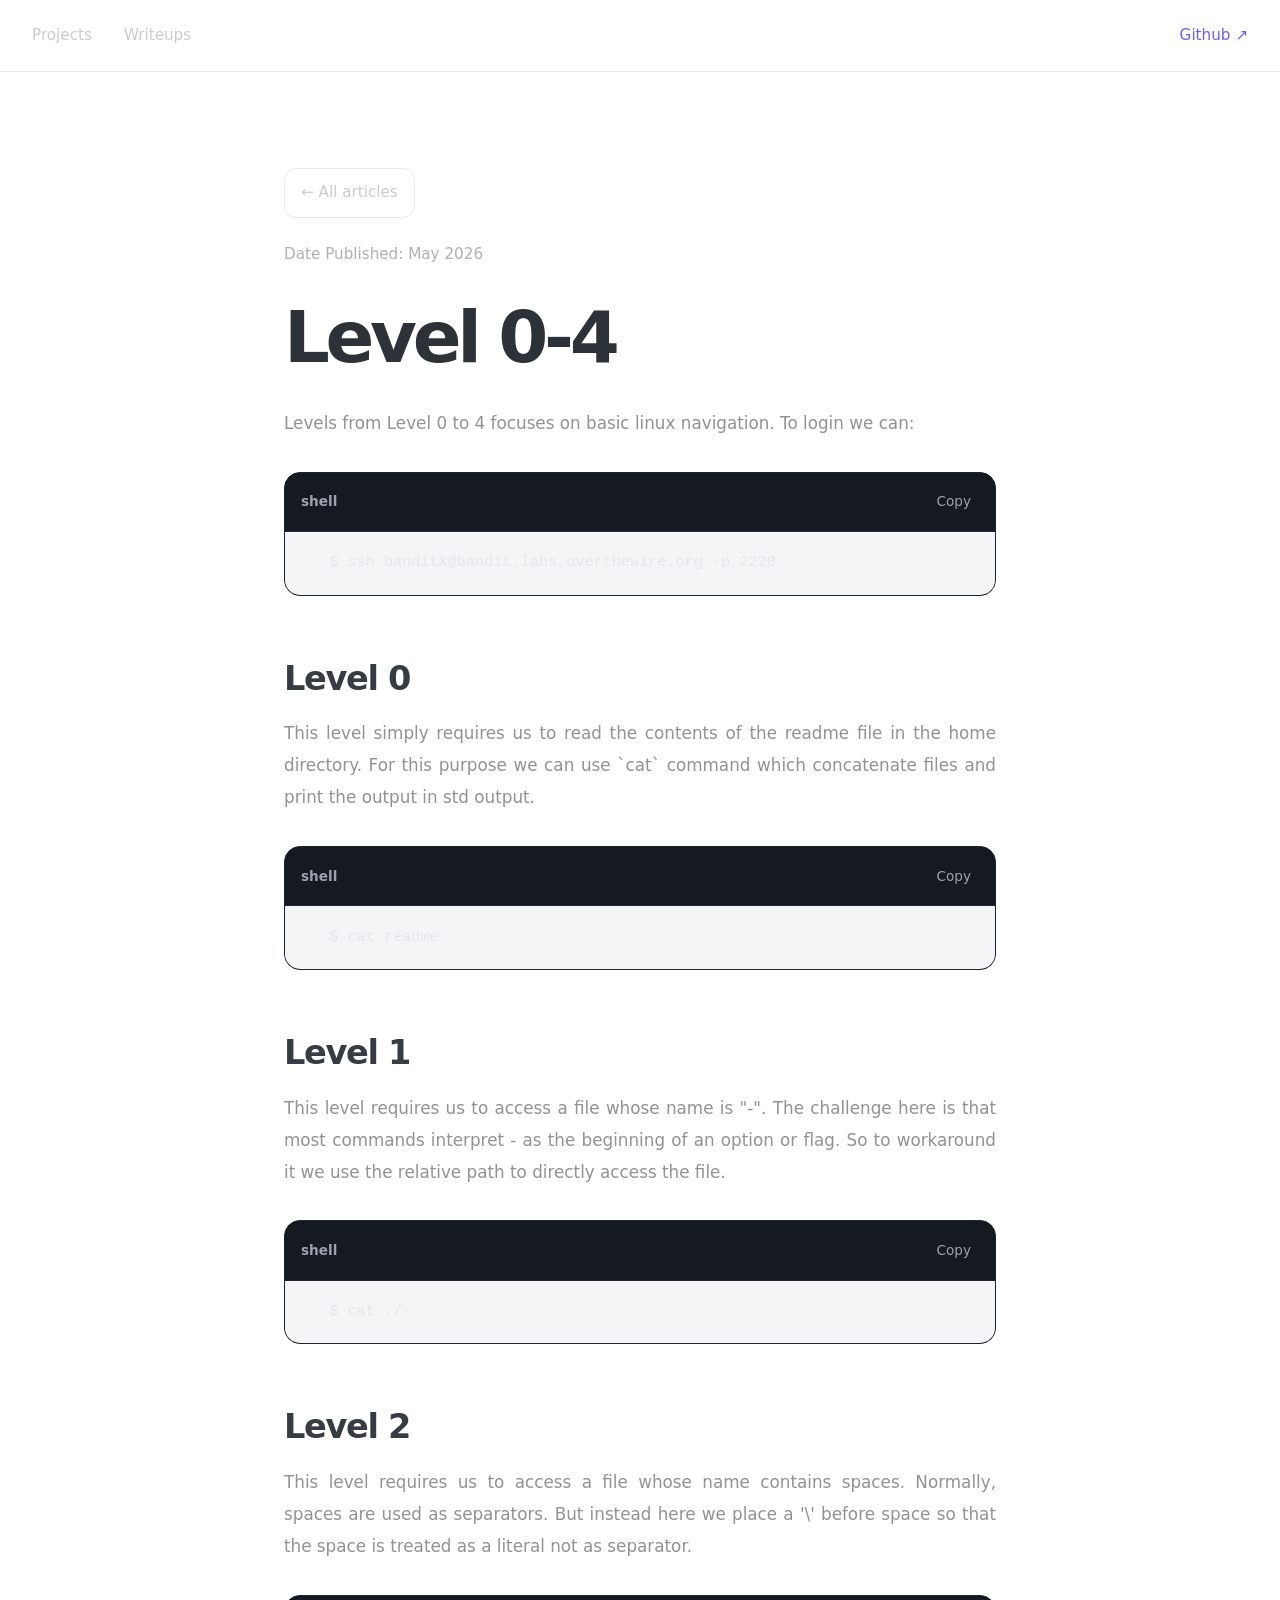
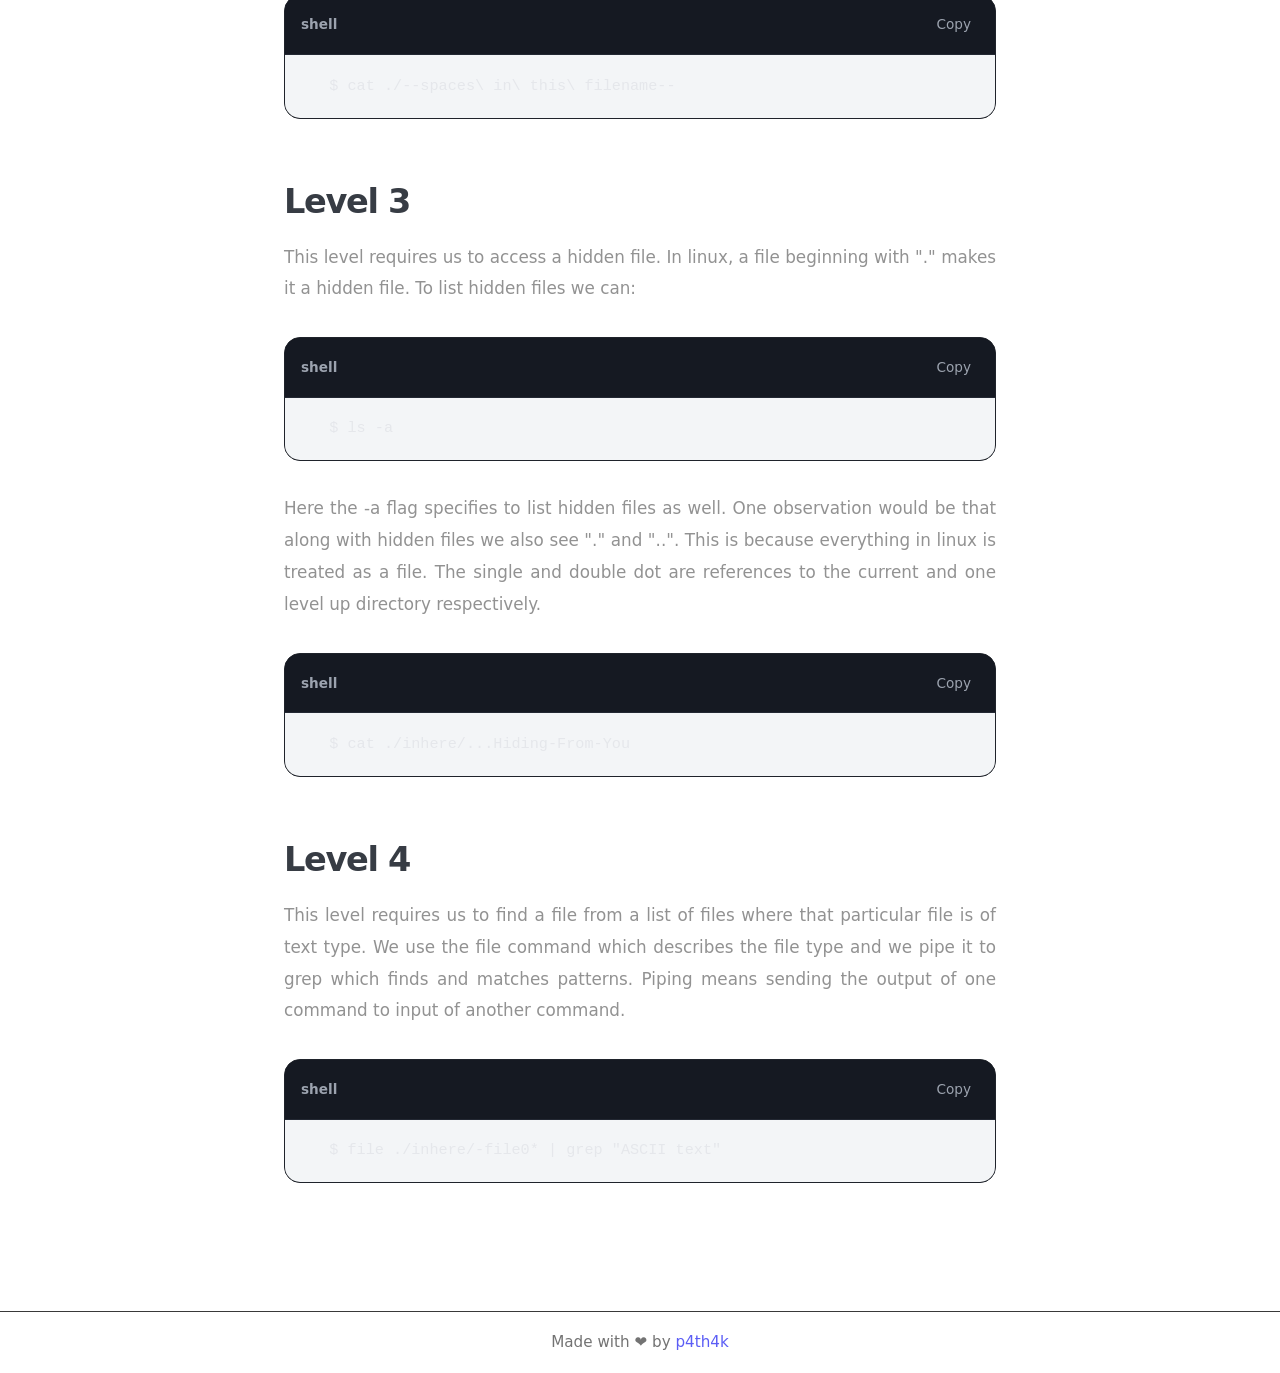
==== commit bce5feea: "Pushing writeup for 0,1,2" ====
--- a/pages/0.html
+++ b/pages/0.html
@@ -1,5 +1,6 @@
 <!DOCTYPE html>
 <html lang="en">
+
 <head>
     <meta charset="UTF-8">
     <meta name="viewport" content="width=device-width, initial-scale=1.0">
@@ -7,7 +8,9 @@
     <link rel="shortcut icon" href="../img/favicon.png" type="image/x-icon">
     <link rel="stylesheet" href="../css/pico.min.css">
     <link rel="stylesheet" href="../css/style.css">
+    <script defer src="../script.js"></script>
 </head>
+
 <body>
     <header class="site-header">
         <nav class="site-nav">
@@ -36,13 +39,148 @@
         <h1>
             Level 0-4
         </h1>
-        
+
+        <div class="article-content">
+            <p>
+                Levels from Level 0 to 4 focuses on basic linux navigation.
+                To login we can:
+            </p>
+            <div class="code-block">
+
+                <div class="code-header">
+                    <span class="code-language">shell</span>
+
+                    <button class="copy-btn">
+                        Copy
+                    </button>
+                </div>
+
+                <pre><code>
+                $ ssh banditX@bandit.labs.overthewire.org -p 2220
+                </code></pre>
+
+            </div>
+
+            <h2>Level 0</h2>
+            <p>This level simply requires us to read the contents of the readme file in the home directory. For this purpose
+                we can use `cat` command which concatenate files and print the output in std output.</p>
+            <div class="code-block">
+
+                <div class="code-header">
+                    <span class="code-language">shell</span>
+
+                    <button class="copy-btn">
+                        Copy
+                    </button>
+                </div>
+                <pre><code>
+                $ cat readme
+                </code></pre>
+
+            </div>
+
+            <h2>Level 1</h2>
+            <p>This level requires us to access a file whose name is "-". The challenge here is that most commands
+                interpret - as the beginning of an option or flag. So to workaround it we use the relative path to
+                directly access the file.</p>
+            <div class="code-block">
+
+                <div class="code-header">
+                    <span class="code-language">shell</span>
+
+                    <button class="copy-btn">
+                        Copy
+                    </button>
+                </div>
+                <pre><code>
+                $ cat ./-
+                </code></pre>
+
+            </div>
+
+            <h2>Level 2</h2>
+            <p>This level requires us to access a file whose name contains spaces. Normally, spaces are used as
+                separators. But instead here we place a '\' before space so that the space is treated as a literal not as
+                separator.</p>
+
+            <div class="code-block">
+
+                <div class="code-header">
+                    <span class="code-language">shell</span>
+
+                    <button class="copy-btn">
+                        Copy
+                    </button>
+                </div>
+                <pre><code>
+                $ cat ./--spaces\ in\ this\ filename--
+                </code></pre>
+
+            </div>
+
+            <h2>Level 3</h2>
+            <p>This level requires us to access a hidden file. In linux, a file beginning with "." makes it a hidden
+                file. To list hidden files we can:</p>
+
+            <div class="code-block">
+
+                <div class="code-header">
+                    <span class="code-language">shell</span>
+
+                    <button class="copy-btn">
+                        Copy
+                    </button>
+                </div>
+                <pre><code>
+                $ ls -a
+                </code></pre>
+
+            </div>
+            <p>Here the -a flag specifies to list hidden files as well. One observation would be that along with hidden
+                files we also see "." and "..". This is because everything in linux is treated as a file. The single and
+                double dot are references to the current and one level up directory respectively.</p>
+
+            <div class="code-block">
+
+                <div class="code-header">
+                    <span class="code-language">shell</span>
+
+                    <button class="copy-btn">
+                        Copy
+                    </button>
+                </div>
+                <pre><code>
+                $ cat ./inhere/...Hiding-From-You
+                </code></pre>
+
+            </div>
+            
+            <h2>Level 4</h2>
+            <p>This level requires us to find a file from a list of files where that particular file is of text type. We use the file command which describes the file type and we pipe it to grep which finds and matches patterns. Piping means sending the output of one command to input of another command.</p>
+
+            <div class="code-block">
+
+                <div class="code-header">
+                    <span class="code-language">shell</span>
+
+                    <button class="copy-btn">
+                        Copy
+                    </button>
+                </div>
+                <pre><code>
+                $ file ./inhere/-file0* | grep "ASCII text"
+                </code></pre>
+
+            </div>
+        </div>
+
     </main>
 
     <footer class="site-footer">
-            <p>
-                Made with ❤️ by <a href="https://github.com/p4th4k">p4th4k</a>
-            </p>
-        </footer>
+        <p>
+            Made with ❤️ by <a href="https://github.com/p4th4k">p4th4k</a>
+        </p>
+    </footer>
 </body>
+
 </html>
--- a/css/style.css
+++ b/css/style.css
@@ -314,4 +314,14 @@
     transform: translate(6px);
     scale: 1 !important;
     transition: 10ms ease-in-out;
+}
+
+code{
+    padding: 0 !important;
+    margin-left: -8em !important;
+    line-height: 0.5 !important;
+}
+
+.article-content p{
+    text-align: justify;
 }
